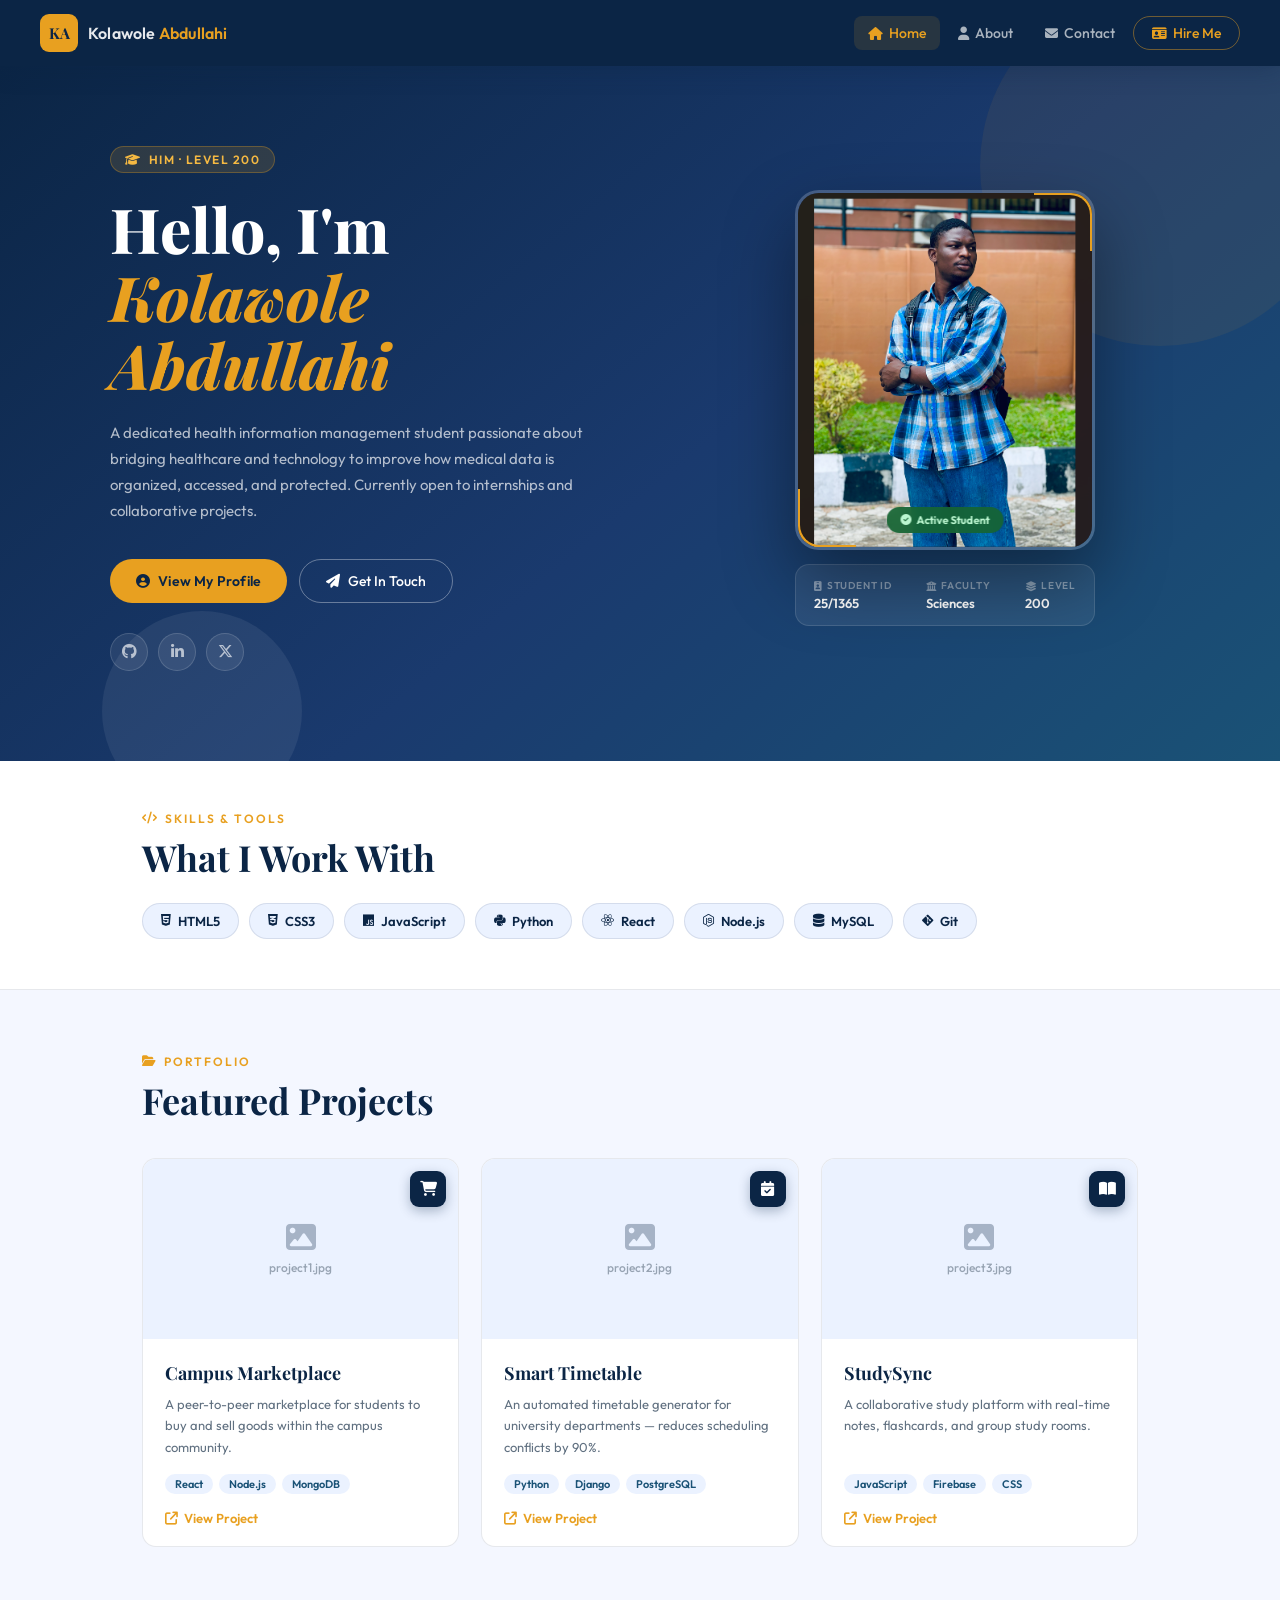
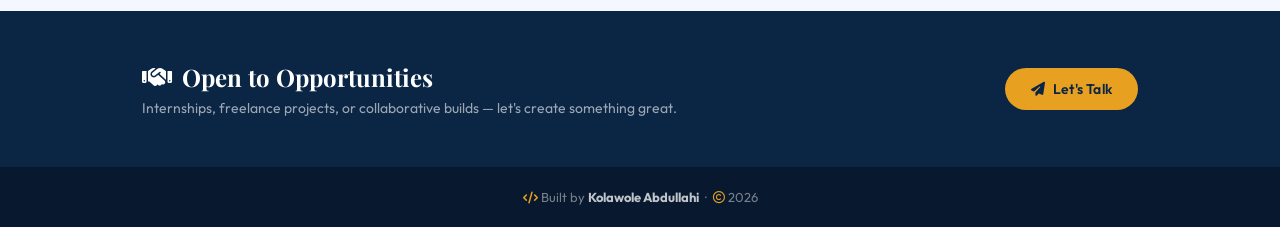
==== index.html @ b5faa494 "first commit" ====
<!DOCTYPE html>
<html lang="en">
<head>
  <meta charset="UTF-8" />
  <meta name="viewport" content="width=device-width, initial-scale=1.0"/>
  <title>Amara Okonkwo — Student Portfolio</title>
  <link rel="stylesheet" href="https://cdnjs.cloudflare.com/ajax/libs/font-awesome/6.5.0/css/all.min.css"/>
  <link href="https://fonts.googleapis.com/css2?family=Playfair+Display:wght@700;800&family=Outfit:wght@300;400;500;600&display=swap" rel="stylesheet"/>
  <link rel="stylesheet" href="style.css"/>
</head>
<body>
 
  <!-- NAV -->
  <nav class="navbar">
    <a href="index.html" class="logo">
      <div class="logo-mark">KA</div>
      <div class="logo-text">Kolawole  <span>Abdullahi</span></div>
    </a>
    <ul class="nav-links">
      <li><a href="index.html" class="active"><i class="fa-solid fa-house"></i> Home</a></li>
      <li><a href="about.html"><i class="fa-solid fa-user"></i> About</a></li>
      <li><a href="contact.html"><i class="fa-solid fa-envelope"></i> Contact</a></li>
      <li><a href="contact.html" class="nav-btn"><i class="fa-solid fa-id-card"></i> Hire Me</a></li>
    </ul>
    <button class="burger" id="burger" onclick="toggleNav()" aria-label="Menu">
      <span></span><span></span><span></span>
    </button>
  </nav>
 
  <!-- Mobile Menu -->
  <div class="mobile-nav" id="mobileNav">
    <a href="index.html" class="active"><i class="fa-solid fa-house"></i> Home</a>
    <a href="about.html"><i class="fa-solid fa-user"></i> About</a>
    <a href="contact.html"><i class="fa-solid fa-envelope"></i> Contact</a>
    <div class="mobile-divider"></div>
    <a href="contact.html" class="mobile-btn"><i class="fa-solid fa-id-card"></i> Hire Me</a>
  </div>
 
  <!-- HERO -->
  <section class="hero">
    <div class="hero-bg-shapes">
      <div class="shape shape-1"></div>
      <div class="shape shape-2"></div>
    </div>
    <div class="hero-inner">
      <div class="hero-content">
        <p class="hero-tag"><i class="fa-solid fa-graduation-cap"></i> HIM · Level 200</p>
        <h1>Hello, I'm <br><em>Kolawole Abdullahi</em></h1>
        <p class="hero-sub">A dedicated health information management student passionate about bridging healthcare and technology to improve how medical data is organized, accessed, and protected. Currently open to internships and collaborative projects.</p>
        <div class="hero-actions">
          <a href="about.html" class="btn-primary"><i class="fa-solid fa-user-circle"></i> View My Profile</a>
          <a href="contact.html" class="btn-ghost"><i class="fa-solid fa-paper-plane"></i> Get In Touch</a>
        </div>
        <div class="hero-socials">
          <a href="#" title="GitHub"><i class="fa-brands fa-github"></i></a>
          <a href="#" title="LinkedIn"><i class="fa-brands fa-linkedin-in"></i></a>
          <a href="#" title="Twitter"><i class="fa-brands fa-x-twitter"></i></a>
        </div>
      </div>
      <div class="hero-photo-wrap">
        <div class="hero-photo-frame">
          <!-- 
            ===== YOUR PROFILE PHOTO =====
            Replace "your-photo.jpg" with your actual image filename.
            Keep the image in the same folder as index.html.
            Recommended size: 400x500px or larger, portrait orientation.
          -->
          <img
            src="./image.png"
            alt="Amara Okonkwo"
            class="hero-photo"
            onerror="this.style.display='none'; this.nextElementSibling.style.display='flex';"
          />
          <!-- Placeholder shown when no photo is uploaded yet -->
          <div class="hero-photo-placeholder">
            <i class="fa-solid fa-camera"></i>
            <span>Add your photo here</span>
            <small>Replace <code>your-photo.jpg</code></small>
          </div>
          <div class="photo-badge">
            <i class="fa-solid fa-circle-check"></i> Active Student
          </div>
        </div>
 
        <!-- Student ID mini card below photo -->
        <div class="hero-id-mini">
          <div class="id-mini-left">
            <span class="id-mini-label"><i class="fa-solid fa-id-badge"></i> Student ID</span>
            <strong>25/1365</strong>
          </div>
          <div class="id-mini-right">
            <span class="id-mini-label"><i class="fa-solid fa-building-columns"></i> Faculty</span>
            <strong>Sciences</strong>
          </div>
          <div class="id-mini-right">
            <span class="id-mini-label"><i class="fa-solid fa-layer-group"></i> Level</span>
            <strong>200</strong>
          </div>
        </div>
      </div>
    </div>
  </section>
 
  <!-- SKILLS SNAPSHOT -->
  <section class="skills-section">
    <div class="container">
      <p class="section-tag"><i class="fa-solid fa-code"></i> Skills & Tools</p>
      <h2 class="section-title">What I Work With</h2>
      <div class="skills-grid">
        <div class="skill-chip"><i class="fa-brands fa-html5"></i> HTML5</div>
        <div class="skill-chip"><i class="fa-brands fa-css3-alt"></i> CSS3</div>
        <div class="skill-chip"><i class="fa-brands fa-js"></i> JavaScript</div>
        <div class="skill-chip"><i class="fa-brands fa-python"></i> Python</div>
        <div class="skill-chip"><i class="fa-brands fa-react"></i> React</div>
        <div class="skill-chip"><i class="fa-brands fa-node-js"></i> Node.js</div>
        <div class="skill-chip"><i class="fa-solid fa-database"></i> MySQL</div>
        <div class="skill-chip"><i class="fa-brands fa-git-alt"></i> Git</div>
      </div>
    </div>
  </section>
 
  <!-- PROJECTS -->
  <section class="projects-section">
    <div class="container">
      <p class="section-tag"><i class="fa-solid fa-folder-open"></i> Portfolio</p>
      <h2 class="section-title">Featured Projects</h2>
      <div class="projects-grid">
 
        <div class="project-card">
          <!-- 
            PROJECT SCREENSHOT: Replace "project1.jpg" with your screenshot.
            Recommended size: 600x360px (16:9 ratio)
          -->
          <div class="project-thumb">
            <img src="project1.jpg" alt="Campus Marketplace screenshot"
              onerror="this.style.display='none'; this.nextElementSibling.style.display='flex';" />
            <div class="project-thumb-placeholder">
              <i class="fa-solid fa-image"></i>
              <span>project1.jpg</span>
            </div>
            <div class="project-thumb-icon"><i class="fa-solid fa-cart-shopping"></i></div>
          </div>
          <div class="project-body">
            <h3>Campus Marketplace</h3>
            <p>A peer-to-peer marketplace for students to buy and sell goods within the campus community.</p>
            <div class="project-tags">
              <span>React</span><span>Node.js</span><span>MongoDB</span>
            </div>
            <a href="#" class="project-link"><i class="fa-solid fa-arrow-up-right-from-square"></i> View Project</a>
          </div>
        </div>
 
        <div class="project-card">
          <!-- Replace "project2.jpg" with your screenshot -->
          <div class="project-thumb">
            <img src="project2.jpg" alt="Smart Timetable screenshot"
              onerror="this.style.display='none'; this.nextElementSibling.style.display='flex';" />
            <div class="project-thumb-placeholder">
              <i class="fa-solid fa-image"></i>
              <span>project2.jpg</span>
            </div>
            <div class="project-thumb-icon"><i class="fa-solid fa-calendar-check"></i></div>
          </div>
          <div class="project-body">
            <h3>Smart Timetable</h3>
            <p>An automated timetable generator for university departments — reduces scheduling conflicts by 90%.</p>
            <div class="project-tags">
              <span>Python</span><span>Django</span><span>PostgreSQL</span>
            </div>
            <a href="#" class="project-link"><i class="fa-solid fa-arrow-up-right-from-square"></i> View Project</a>
          </div>
        </div>
 
        <div class="project-card">
          <!-- Replace "project3.jpg" with your screenshot -->
          <div class="project-thumb">
            <img src="project3.jpg" alt="StudySync screenshot"
              onerror="this.style.display='none'; this.nextElementSibling.style.display='flex';" />
            <div class="project-thumb-placeholder">
              <i class="fa-solid fa-image"></i>
              <span>project3.jpg</span>
            </div>
            <div class="project-thumb-icon"><i class="fa-solid fa-book-open"></i></div>
          </div>
          <div class="project-body">
            <h3>StudySync</h3>
            <p>A collaborative study platform with real-time notes, flashcards, and group study rooms.</p>
            <div class="project-tags">
              <span>JavaScript</span><span>Firebase</span><span>CSS</span>
            </div>
            <a href="#" class="project-link"><i class="fa-solid fa-arrow-up-right-from-square"></i> View Project</a>
          </div>
        </div>
 
      </div>
    </div>
  </section>
 
  <!-- CTA BANNER -->
  <section class="cta-banner">
    <div class="container cta-inner">
      <div>
        <h2><i class="fa-solid fa-handshake"></i> Open to Opportunities</h2>
        <p>Internships, freelance projects, or collaborative builds — let's create something great.</p>
      </div>
      <a href="contact.html" class="btn-primary"><i class="fa-solid fa-paper-plane"></i> Let's Talk</a>
    </div>
  </section>
 
  <footer class="footer">
    <p><i class="fa-solid fa-code"></i> Built by <strong>Kolawole Abdullahi</strong> &nbsp;·&nbsp; <i class="fa-regular fa-copyright"></i> 2026</p>
  </footer>
 
  <script src="nav.js"></script>
</body>
</html>
---- style.css ----
/* ═══════════════════════════════════════════
   STUDENT PORTFOLIO — SHARED STYLESHEET
   ═══════════════════════════════════════════ */
 
   @import url('https://fonts.googleapis.com/css2?family=Playfair+Display:wght@700;800&family=Outfit:wght@300;400;500;600&display=swap');
 
   *, *::before, *::after { margin: 0; padding: 0; box-sizing: border-box; }
    
   :root {
     --navy:       #0B2545;
     --blue:       #1A5276;
     --accent:     #E8A020;
     --accent-lt:  #f5b942;
     --light:      #EBF2FF;
     --white:      #ffffff;
     --bg:         #F4F7FF;
     --text:       #0D1B2A;
     --muted:      #607080;
     --border:     rgba(11,37,69,0.1);
     --nav-h:      66px;
     --radius:     14px;
     --shadow:     0 6px 28px rgba(11,37,69,0.1);
   }
    
   html { scroll-behavior: smooth; }
    
   body {
     font-family: 'Outfit', sans-serif;
     background: var(--bg);
     color: var(--text);
     min-height: 100vh;
   }
    
   a { text-decoration: none; color: inherit; }
    
   .container {
     max-width: 1060px;
     margin: 0 auto;
     padding: 0 2rem;
   }
    
   /* ─── NAVBAR ─── */
   .navbar {
     height: var(--nav-h);
     background: var(--navy);
     display: flex;
     align-items: center;
     justify-content: space-between;
     padding: 0 2.5rem;
     position: sticky;
     top: 0;
     z-index: 1000;
     box-shadow: 0 2px 24px rgba(11,37,69,0.35);
   }
    
   .logo {
     display: flex;
     align-items: center;
     gap: 10px;
   }
    
   .logo-mark {
     width: 38px;
     height: 38px;
     background: var(--accent);
     border-radius: 9px;
     display: flex;
     align-items: center;
     justify-content: center;
     font-family: 'Playfair Display', serif;
     font-weight: 700;
     font-size: 15px;
     color: var(--navy);
     flex-shrink: 0;
   }
    
   .logo-text {
     font-family: 'Outfit', sans-serif;
     font-weight: 600;
     font-size: 16px;
     color: rgba(255,255,255,0.9);
     letter-spacing: 0.2px;
   }
    
   .logo-text span {
     color: var(--accent);
   }
    
   .nav-links {
     display: flex;
     align-items: center;
     gap: 4px;
     list-style: none;
   }
    
   .nav-links a {
     font-size: 14px;
     font-weight: 500;
     color: rgba(255,255,255,0.65);
     padding: 8px 14px;
     border-radius: 8px;
     transition: all 0.2s;
     display: flex;
     align-items: center;
     gap: 6px;
   }
    
   .nav-links a i { font-size: 13px; }
    
   .nav-links a:hover {
     color: var(--white);
     background: rgba(255,255,255,0.08);
   }
    
   .nav-links a.active {
     color: var(--accent);
     background: rgba(232,160,32,0.12);
   }
    
   .nav-btn {
     border: 1px solid rgba(232,160,32,0.45) !important;
     color: var(--accent) !important;
     border-radius: 50px !important;
     padding: 7px 18px !important;
   }
    
   .nav-btn:hover {
     background: var(--accent) !important;
     color: var(--navy) !important;
     border-color: var(--accent) !important;
   }
    
   .active-btn {
     background: var(--accent) !important;
     color: var(--navy) !important;
     border-color: var(--accent) !important;
   }
    
   /* Hamburger */
   .burger {
     display: none;
     flex-direction: column;
     gap: 5px;
     background: none;
     border: none;
     cursor: pointer;
     padding: 8px;
     border-radius: 8px;
     transition: background 0.2s;
   }
    
   .burger:hover { background: rgba(255,255,255,0.08); }
    
   .burger span {
     display: block;
     width: 22px;
     height: 2px;
     background: var(--white);
     border-radius: 2px;
     transition: all 0.3s ease;
     transform-origin: center;
   }
    
   .burger.open span:nth-child(1) { transform: translateY(7px) rotate(45deg); }
   .burger.open span:nth-child(2) { opacity: 0; transform: scaleX(0); }
   .burger.open span:nth-child(3) { transform: translateY(-7px) rotate(-45deg); }
    
   /* Mobile Nav */
   .mobile-nav {
     display: none;
     flex-direction: column;
     gap: 4px;
     background: var(--navy);
     padding: 14px 1.5rem 24px;
     border-top: 1px solid rgba(255,255,255,0.07);
     position: fixed;
     top: var(--nav-h);
     left: 0; right: 0;
     z-index: 999;
     animation: slideDown 0.22s ease;
   }
    
   .mobile-nav.open { display: flex; }
    
   @keyframes slideDown {
     from { opacity: 0; transform: translateY(-6px); }
     to   { opacity: 1; transform: translateY(0); }
   }
    
   .mobile-nav a {
     font-size: 15px;
     font-weight: 500;
     color: rgba(255,255,255,0.72);
     padding: 13px 14px;
     border-radius: 10px;
     display: flex;
     align-items: center;
     gap: 10px;
     transition: all 0.2s;
   }
    
   .mobile-nav a:hover, .mobile-nav a.active {
     background: rgba(255,255,255,0.08);
     color: var(--white);
   }
    
   .mobile-nav a.active { color: var(--accent); }
    
   .mobile-divider {
     height: 1px;
     background: rgba(255,255,255,0.08);
     margin: 6px 0;
   }
    
   .mobile-btn {
     background: rgba(232,160,32,0.12) !important;
     border: 1px solid rgba(232,160,32,0.4) !important;
     color: var(--accent) !important;
     border-radius: 50px !important;
     justify-content: center !important;
   }
    
   /* ─── BUTTONS ─── */
   .btn-primary {
     display: inline-flex;
     align-items: center;
     gap: 8px;
     background: var(--accent);
     color: var(--navy);
     font-family: 'Outfit', sans-serif;
     font-size: 14px;
     font-weight: 600;
     padding: 12px 26px;
     border-radius: 50px;
     border: none;
     cursor: pointer;
     transition: all 0.2s;
     letter-spacing: 0.2px;
   }
    
   .btn-primary:hover {
     background: var(--accent-lt);
     transform: translateY(-2px);
     box-shadow: 0 8px 24px rgba(232,160,32,0.3);
   }
    
   .btn-ghost {
     display: inline-flex;
     align-items: center;
     gap: 8px;
     background: transparent;
     color: var(--white);
     font-family: 'Outfit', sans-serif;
     font-size: 14px;
     font-weight: 500;
     padding: 12px 26px;
     border-radius: 50px;
     border: 1px solid rgba(255,255,255,0.35);
     cursor: pointer;
     transition: all 0.2s;
   }
    
   .btn-ghost:hover {
     background: rgba(255,255,255,0.1);
     border-color: rgba(255,255,255,0.6);
   }
    
   /* ─── SECTION LABELS ─── */
   .section-tag {
     font-size: 12px;
     font-weight: 600;
     letter-spacing: 2px;
     text-transform: uppercase;
     color: var(--accent);
     display: flex;
     align-items: center;
     gap: 6px;
     margin-bottom: 10px;
   }
    
   .section-title {
     font-family: 'Playfair Display', serif;
     font-size: clamp(26px, 4vw, 36px);
     font-weight: 700;
     color: var(--navy);
     line-height: 1.2;
     margin-bottom: 12px;
   }
    
   /* ─── HOME: HERO ─── */
   .hero {
     background: linear-gradient(140deg, var(--navy) 0%, #1a3a6e 55%, #1A5276 100%);
     padding: 80px 2.5rem 90px;
     position: relative;
     overflow: hidden;
   }
    
   .hero-bg-shapes { position: absolute; inset: 0; pointer-events: none; }
    
   .shape {
     position: absolute;
     border-radius: 50%;
     opacity: 0.07;
     background: var(--accent);
   }
    
   .shape-1 { width: 360px; height: 360px; top: -80px; right: -60px; }
   .shape-2 { width: 200px; height: 200px; bottom: -50px; left: 8%; background: #fff; }
    
   .hero-inner {
     max-width: 1060px;
     margin: 0 auto;
     display: grid;
     grid-template-columns: 1.1fr 0.9fr;
     gap: 60px;
     align-items: center;
     position: relative;
     z-index: 1;
   }
    
   .hero-tag {
     display: inline-flex;
     align-items: center;
     gap: 7px;
     font-size: 12px;
     font-weight: 600;
     letter-spacing: 1.5px;
     text-transform: uppercase;
     color: var(--accent-lt);
     background: rgba(232,160,32,0.15);
     border: 1px solid rgba(232,160,32,0.3);
     padding: 5px 14px;
     border-radius: 50px;
     margin-bottom: 22px;
   }
    
   .hero-content h1 {
     font-family: 'Playfair Display', serif;
     font-size: clamp(38px, 5.5vw, 62px);
     font-weight: 800;
     color: var(--white);
     line-height: 1.1;
     margin-bottom: 20px;
   }
    
   .hero-content h1 em {
     font-style: italic;
     color: var(--accent);
   }
    
   .hero-sub {
     font-size: 15px;
     color: rgba(255,255,255,0.68);
     line-height: 1.75;
     max-width: 480px;
     margin-bottom: 34px;
   }
    
   .hero-actions {
     display: flex;
     gap: 12px;
     flex-wrap: wrap;
     margin-bottom: 30px;
   }
    
   .hero-socials {
     display: flex;
     gap: 10px;
   }
    
   .hero-socials a {
     width: 38px;
     height: 38px;
     border-radius: 50%;
     background: rgba(255,255,255,0.08);
     border: 1px solid rgba(255,255,255,0.15);
     display: flex;
     align-items: center;
     justify-content: center;
     color: rgba(255,255,255,0.65);
     font-size: 15px;
     transition: all 0.2s;
   }
    
   .hero-socials a:hover {
     background: var(--accent);
     color: var(--navy);
     border-color: var(--accent);
   }
    
   /* ─── HERO PHOTO ─── */
   .hero-photo-wrap {
     display: flex;
     flex-direction: column;
     gap: 14px;
     align-items: center;
   }
    
   .hero-photo-frame {
     position: relative;
     width: 300px;
     height: 360px;
     border-radius: 24px;
     overflow: hidden;
     box-shadow: 0 30px 70px rgba(0,0,0,0.4);
     border: 3px solid rgba(255,255,255,0.15);
     background: rgba(255,255,255,0.05);
     flex-shrink: 0;
   }
    
   /* Decorative corner accent */
   .hero-photo-frame::before {
     content: '';
     position: absolute;
     top: -2px; right: -2px;
     width: 60px; height: 60px;
     border-top: 4px solid var(--accent);
     border-right: 4px solid var(--accent);
     border-radius: 0 24px 0 0;
     z-index: 2;
     pointer-events: none;
   }
    
   .hero-photo-frame::after {
     content: '';
     position: absolute;
     bottom: -2px; left: -2px;
     width: 60px; height: 60px;
     border-bottom: 4px solid var(--accent);
     border-left: 4px solid var(--accent);
     border-radius: 0 0 0 24px;
     z-index: 2;
     pointer-events: none;
   }
    
   .hero-photo {
     width: 100%;
     height: 100%;
     object-fit: cover;
     object-position: top center;
     display: block;
   }
    
   /* Shown when photo is missing */
   .hero-photo-placeholder {
     display: none;
     flex-direction: column;
     align-items: center;
     justify-content: center;
     height: 100%;
     gap: 10px;
     color: rgba(255,255,255,0.5);
     text-align: center;
     padding: 20px;
   }
    
   .hero-photo-placeholder i {
     font-size: 40px;
     color: var(--accent);
     opacity: 0.7;
   }
    
   .hero-photo-placeholder span {
     font-size: 13px;
     font-weight: 500;
     color: rgba(255,255,255,0.65);
   }
    
   .hero-photo-placeholder small {
     font-size: 11px;
     color: rgba(255,255,255,0.38);
   }
    
   .hero-photo-placeholder code {
     background: rgba(255,255,255,0.1);
     padding: 2px 6px;
     border-radius: 4px;
     font-family: monospace;
     font-size: 11px;
     color: var(--accent-lt);
   }
    
   /* Badge overlaid on photo */
   .photo-badge {
     position: absolute;
     bottom: 14px;
     left: 50%;
     transform: translateX(-50%);
     background: rgba(22, 101, 52, 0.92);
     backdrop-filter: blur(6px);
     color: #bbf7d0;
     font-size: 11px;
     font-weight: 700;
     padding: 6px 14px;
     border-radius: 50px;
     white-space: nowrap;
     display: flex;
     align-items: center;
     gap: 5px;
     z-index: 3;
   }
    
   /* Mini ID info strip below photo */
   .hero-id-mini {
     background: rgba(255,255,255,0.08);
     border: 1px solid rgba(255,255,255,0.12);
     border-radius: 14px;
     padding: 14px 18px;
     display: flex;
     gap: 20px;
     width: 100%;
     max-width: 300px;
     justify-content: space-between;
   }
    
   .id-mini-left, .id-mini-right {
     display: flex;
     flex-direction: column;
     gap: 3px;
   }
    
   .id-mini-label {
     font-size: 10px;
     font-weight: 600;
     letter-spacing: 0.8px;
     text-transform: uppercase;
     color: rgba(255,255,255,0.45);
     display: flex;
     align-items: center;
     gap: 4px;
   }
    
   .hero-id-mini strong {
     font-size: 13px;
     font-weight: 600;
     color: var(--white);
   }
    
   /* ─── SKILLS SECTION ─── */
   .skills-section {
     background: var(--white);
     padding: 50px 0;
     border-bottom: 1px solid var(--border);
   }
    
   .skills-grid {
     display: flex;
     flex-wrap: wrap;
     gap: 10px;
     margin-top: 24px;
   }
    
   .skill-chip {
     display: inline-flex;
     align-items: center;
     gap: 7px;
     background: var(--light);
     color: var(--navy);
     font-size: 13px;
     font-weight: 600;
     padding: 9px 18px;
     border-radius: 50px;
     border: 1px solid rgba(11,37,69,0.1);
     transition: all 0.2s;
     cursor: default;
   }
    
   .skill-chip:hover {
     background: var(--navy);
     color: var(--white);
     border-color: var(--navy);
   }
    
   /* ─── PROJECTS ─── */
   .projects-section {
     padding: 64px 0;
   }
    
   .projects-grid {
     display: grid;
     grid-template-columns: repeat(auto-fit, minmax(280px, 1fr));
     gap: 22px;
     margin-top: 36px;
   }
    
   .project-card {
     background: var(--white);
     border-radius: var(--radius);
     border: 1px solid var(--border);
     overflow: hidden;
     transition: transform 0.2s, box-shadow 0.2s;
     display: flex;
     flex-direction: column;
   }
    
   .project-card:hover {
     transform: translateY(-4px);
     box-shadow: var(--shadow);
   }
    
   /* Project thumbnail */
   .project-thumb {
     position: relative;
     width: 100%;
     height: 180px;
     background: var(--light);
     overflow: hidden;
   }
    
   .project-thumb img {
     width: 100%;
     height: 100%;
     object-fit: cover;
     display: block;
     transition: transform 0.35s ease;
   }
    
   .project-card:hover .project-thumb img {
     transform: scale(1.04);
   }
    
   /* Shown when no screenshot provided */
   .project-thumb-placeholder {
     display: none;
     flex-direction: column;
     align-items: center;
     justify-content: center;
     height: 100%;
     gap: 8px;
     color: var(--muted);
     background: var(--light);
   }
    
   .project-thumb-placeholder i { font-size: 30px; color: var(--navy); opacity: 0.3; }
   .project-thumb-placeholder span { font-size: 12px; font-weight: 500; opacity: 0.6; }
    
   /* Category icon badge on thumbnail */
   .project-thumb-icon {
     position: absolute;
     top: 12px; right: 12px;
     width: 36px; height: 36px;
     background: var(--navy);
     color: var(--white);
     border-radius: 9px;
     display: flex;
     align-items: center;
     justify-content: center;
     font-size: 15px;
     box-shadow: 0 4px 12px rgba(11,37,69,0.3);
     z-index: 1;
   }
    
   .project-body {
     padding: 22px 22px 20px;
     flex: 1;
     display: flex;
     flex-direction: column;
   }
    
   .project-body h3 {
     font-family: 'Playfair Display', serif;
     font-size: 18px;
     font-weight: 700;
     color: var(--navy);
     margin-bottom: 9px;
   }
    
   .project-body p {
     font-size: 13px;
     color: var(--muted);
     line-height: 1.65;
     margin-bottom: 16px;
     flex: 1;
   }
    
   .project-tags {
     display: flex;
     flex-wrap: wrap;
     gap: 6px;
     margin-bottom: 16px;
   }
    
   .project-tags span {
     font-size: 11px;
     font-weight: 600;
     background: var(--light);
     color: var(--blue);
     padding: 3px 10px;
     border-radius: 50px;
   }
    
   .project-link {
     font-size: 13px;
     font-weight: 600;
     color: var(--accent);
     display: inline-flex;
     align-items: center;
     gap: 6px;
     transition: gap 0.2s;
   }
    
   .project-link:hover { gap: 10px; }
    
   /* ─── CTA BANNER ─── */
   .cta-banner {
     background: var(--navy);
     padding: 50px 2.5rem;
   }
    
   .cta-inner {
     display: flex;
     align-items: center;
     justify-content: space-between;
     gap: 24px;
     flex-wrap: wrap;
   }
    
   .cta-inner h2 {
     font-family: 'Playfair Display', serif;
     font-size: 24px;
     font-weight: 700;
     color: var(--white);
     margin-bottom: 6px;
     display: flex;
     align-items: center;
     gap: 10px;
   }
    
   .cta-inner p {
     font-size: 14px;
     color: rgba(255,255,255,0.6);
   }
    
   /* ─── PAGE HERO (About / Contact) ─── */
   .page-hero {
     background: var(--white);
     border-bottom: 1px solid var(--border);
     padding: 60px 2.5rem 50px;
   }
    
   .contact-hero {
     background: linear-gradient(140deg, var(--navy) 0%, #1a3a6e 100%);
     border: none;
   }
    
   .contact-hero .section-tag { color: var(--accent-lt); }
    
   .page-hero-title {
     font-family: 'Playfair Display', serif;
     font-size: clamp(32px, 5vw, 52px);
     font-weight: 800;
     color: var(--navy);
     line-height: 1.1;
     margin-bottom: 14px;
   }
    
   .contact-hero .page-hero-title { color: var(--white); }
    
   .page-hero-title em {
     font-style: italic;
     color: var(--accent);
   }
    
   .page-hero-sub {
     font-size: 15px;
     color: var(--muted);
     line-height: 1.7;
     max-width: 540px;
   }
    
   .contact-hero .page-hero-sub { color: rgba(255,255,255,0.65); }
    
   /* ─── ABOUT: PROFILE SECTION ─── */
   .profile-section {
     padding: 56px 2.5rem;
     max-width: 1060px;
     margin: 0 auto;
   }
    
   .profile-grid {
     display: grid;
     grid-template-columns: 300px 1fr;
     gap: 36px;
     align-items: start;
   }
    
   .profile-card {
     background: var(--white);
     border-radius: 18px;
     padding: 30px 24px;
     border: 1px solid var(--border);
     text-align: center;
     position: sticky;
     top: calc(var(--nav-h) + 20px);
   }
    
   .profile-avatar-wrap { position: relative; display: inline-block; margin-bottom: 16px; }
    
   .profile-avatar {
     width: 88px;
     height: 88px;
     border-radius: 50%;
     background: linear-gradient(135deg, var(--navy), #2563c4);
     display: flex;
     align-items: center;
     justify-content: center;
     font-family: 'Playfair Display', serif;
     font-weight: 700;
     font-size: 30px;
     color: var(--white);
     border: 4px solid var(--white);
     box-shadow: 0 6px 20px rgba(11,37,69,0.2);
     margin: 0 auto;
   }
    
   .status-dot {
     position: absolute;
     bottom: 0; right: -10px;
     background: #e6f9ef;
     color: #1a7f4f;
     font-size: 10px;
     font-weight: 700;
     padding: 3px 9px;
     border-radius: 50px;
     display: flex;
     align-items: center;
     gap: 4px;
     border: 2px solid var(--white);
     white-space: nowrap;
   }
    
   .profile-name {
     font-family: 'Playfair Display', serif;
     font-size: 20px;
     font-weight: 700;
     color: var(--navy);
     margin-bottom: 5px;
   }
    
   .profile-role {
     font-size: 13px;
     color: var(--muted);
     display: flex;
     align-items: center;
     justify-content: center;
     gap: 6px;
     margin-bottom: 20px;
   }
    
   .profile-details { text-align: left; border-top: 1px solid var(--border); padding-top: 18px; margin-bottom: 18px; }
    
   .detail-row {
     display: flex;
     justify-content: space-between;
     align-items: center;
     padding: 8px 0;
     border-bottom: 1px solid rgba(11,37,69,0.05);
     font-size: 13px;
     gap: 8px;
   }
    
   .detail-label {
     color: var(--muted);
     display: flex;
     align-items: center;
     gap: 6px;
     white-space: nowrap;
   }
    
   .detail-val { font-weight: 500; color: var(--navy); text-align: right; }
   .detail-val.cgpa { color: #1a7f4f; font-weight: 700; font-size: 14px; }
    
   .profile-socials {
     display: flex;
     justify-content: center;
     gap: 10px;
     margin-top: 4px;
   }
    
   .profile-socials a {
     width: 36px;
     height: 36px;
     border-radius: 50%;
     background: var(--light);
     display: flex;
     align-items: center;
     justify-content: center;
     color: var(--navy);
     font-size: 14px;
     transition: all 0.2s;
     border: 1px solid var(--border);
   }
    
   .profile-socials a:hover {
     background: var(--navy);
     color: var(--white);
   }
    
   /* Right column blocks */
   .bio-block, .skills-block, .edu-block, .achieve-block {
     background: var(--white);
     border-radius: var(--radius);
     padding: 28px 26px;
     border: 1px solid var(--border);
     margin-bottom: 22px;
   }
    
   .bio-block h3, .skills-block h3, .edu-block h3, .achieve-block h3 {
     font-family: 'Playfair Display', serif;
     font-size: 18px;
     font-weight: 700;
     color: var(--navy);
     margin-bottom: 16px;
     display: flex;
     align-items: center;
     gap: 8px;
   }
    
   .bio-block p {
     font-size: 14px;
     color: var(--muted);
     line-height: 1.75;
     margin-bottom: 12px;
   }
    
   .bio-block p:last-child { margin-bottom: 0; }
    
   /* Skill bars */
   .skill-bar-list { display: flex; flex-direction: column; gap: 14px; }
    
   .skill-bar-item {}
    
   .skill-bar-top {
     display: flex;
     justify-content: space-between;
     font-size: 13px;
     font-weight: 500;
     color: var(--navy);
     margin-bottom: 6px;
   }
    
   .skill-bar-top span {
     display: flex;
     align-items: center;
     gap: 7px;
   }
    
   .bar-track {
     height: 7px;
     background: var(--light);
     border-radius: 50px;
     overflow: hidden;
   }
    
   .bar-fill {
     height: 100%;
     background: linear-gradient(90deg, var(--navy), var(--blue));
     border-radius: 50px;
     transition: width 1s ease;
   }
    
   /* Timeline */
   .timeline { display: flex; flex-direction: column; gap: 0; }
    
   .tl-item {
     display: flex;
     gap: 16px;
     padding-bottom: 22px;
     position: relative;
   }
    
   .tl-item:last-child { padding-bottom: 0; }
    
   .tl-dot {
     width: 14px;
     height: 14px;
     background: var(--accent);
     border-radius: 50%;
     flex-shrink: 0;
     margin-top: 4px;
     border: 2px solid var(--white);
     box-shadow: 0 0 0 2px var(--accent);
     position: relative;
     z-index: 1;
   }
    
   .tl-item:not(:last-child)::after {
     content: '';
     position: absolute;
     left: 6px;
     top: 18px;
     bottom: 0;
     width: 2px;
     background: var(--border);
   }
    
   .tl-year {
     font-size: 11px;
     font-weight: 600;
     color: var(--accent);
     letter-spacing: 0.5px;
     display: flex;
     align-items: center;
     gap: 5px;
     margin-bottom: 4px;
   }
    
   .tl-body h4 {
     font-family: 'Playfair Display', serif;
     font-size: 15px;
     font-weight: 700;
     color: var(--navy);
     margin-bottom: 3px;
   }
    
   .tl-body p { font-size: 13px; color: var(--muted); }
    
   /* Achievements */
   .achieve-grid {
     display: grid;
     grid-template-columns: 1fr 1fr;
     gap: 14px;
   }
    
   .achieve-item {
     display: flex;
     gap: 12px;
     align-items: flex-start;
     padding: 14px;
     background: var(--bg);
     border-radius: 10px;
   }
    
   .achieve-item > i {
     font-size: 20px;
     color: var(--accent);
     flex-shrink: 0;
     margin-top: 2px;
   }
    
   .achieve-item h4 {
     font-size: 13px;
     font-weight: 600;
     color: var(--navy);
     margin-bottom: 3px;
     line-height: 1.3;
   }
    
   .achieve-item p { font-size: 12px; color: var(--muted); }
    
   /* Interests */
   .interests-section {
     background: var(--white);
     border-top: 1px solid var(--border);
     padding: 44px 2.5rem;
     max-width: 1060px;
     margin: 0 auto;
   }
    
   .interests-section h3 {
     font-family: 'Playfair Display', serif;
     font-size: 20px;
     font-weight: 700;
     color: var(--navy);
     margin-bottom: 20px;
     display: flex;
     align-items: center;
     gap: 8px;
   }
    
   .interests-grid {
     display: flex;
     flex-wrap: wrap;
     gap: 10px;
   }
    
   .interest-chip {
     display: inline-flex;
     align-items: center;
     gap: 7px;
     background: var(--light);
     color: var(--navy);
     font-size: 13px;
     font-weight: 500;
     padding: 9px 18px;
     border-radius: 50px;
     border: 1px solid var(--border);
     transition: all 0.2s;
     cursor: default;
   }
    
   .interest-chip:hover {
     background: var(--accent);
     color: var(--navy);
     border-color: var(--accent);
   }
    
   /* ─── CONTACT PAGE ─── */
   .contact-body {
     padding: 56px 2.5rem;
     max-width: 1060px;
     margin: 0 auto;
   }
    
   .contact-grid {
     display: grid;
     grid-template-columns: 300px 1fr;
     gap: 32px;
     align-items: start;
   }
    
   .info-card {
     background: var(--white);
     border-radius: var(--radius);
     padding: 26px 22px;
     border: 1px solid var(--border);
     margin-bottom: 18px;
   }
    
   .info-card h3 {
     font-family: 'Playfair Display', serif;
     font-size: 17px;
     font-weight: 700;
     color: var(--navy);
     margin-bottom: 18px;
     display: flex;
     align-items: center;
     gap: 8px;
   }
    
   .info-row {
     display: flex;
     gap: 14px;
     align-items: flex-start;
     margin-bottom: 16px;
   }
    
   .info-row:last-child { margin-bottom: 0; }
    
   .info-icon {
     width: 38px;
     height: 38px;
     background: var(--light);
     border-radius: 9px;
     display: flex;
     align-items: center;
     justify-content: center;
     color: var(--navy);
     font-size: 15px;
     flex-shrink: 0;
   }
    
   .info-label {
     font-size: 11px;
     font-weight: 600;
     color: var(--muted);
     text-transform: uppercase;
     letter-spacing: 0.5px;
     margin-bottom: 3px;
   }
    
   .info-val {
     font-size: 13px;
     font-weight: 500;
     color: var(--navy);
     line-height: 1.4;
   }
    
   /* Social links */
   .social-link-list { display: flex; flex-direction: column; gap: 10px; }
    
   .social-link-row {
     display: flex;
     align-items: center;
     gap: 12px;
     padding: 10px;
     border-radius: 10px;
     transition: background 0.2s;
   }
    
   .social-link-row:hover { background: var(--bg); }
    
   .social-icon {
     width: 36px;
     height: 36px;
     border-radius: 9px;
     display: flex;
     align-items: center;
     justify-content: center;
     font-size: 15px;
     color: var(--white);
     flex-shrink: 0;
   }
    
   .social-icon.github  { background: #1a1a1a; }
   .social-icon.linkedin { background: #0A66C2; }
   .social-icon.twitter { background: #000; }
    
   .arrow-ext { margin-left: auto; font-size: 11px; color: var(--muted); }
    
   /* Availability card */
   .availability-card { position: relative; overflow: hidden; }
    
   .avail-dot {
     position: absolute;
     top: 18px; right: 18px;
     width: 10px; height: 10px;
     background: #22c55e;
     border-radius: 50%;
     animation: pulse 2s infinite;
   }
    
   @keyframes pulse {
     0%, 100% { box-shadow: 0 0 0 0 rgba(34,197,94,0.4); }
     50%       { box-shadow: 0 0 0 6px rgba(34,197,94,0); }
   }
    
   .availability-card h4 {
     font-size: 14px;
     font-weight: 600;
     color: var(--navy);
     display: flex;
     align-items: center;
     gap: 7px;
     color: #1a7f4f;
     margin-bottom: 8px;
   }
    
   .availability-card p {
     font-size: 13px;
     color: var(--muted);
     line-height: 1.6;
   }
    
   /* Contact Form */
   .form-card {
     background: var(--white);
     border-radius: 20px;
     padding: 36px 32px;
     border: 1px solid var(--border);
   }
    
   .form-card h3 {
     font-family: 'Playfair Display', serif;
     font-size: 22px;
     font-weight: 700;
     color: var(--navy);
     margin-bottom: 6px;
     display: flex;
     align-items: center;
     gap: 9px;
   }
    
   .form-subtext {
     font-size: 14px;
     color: var(--muted);
     margin-bottom: 24px;
   }
    
   .form-row-2 {
     display: grid;
     grid-template-columns: 1fr 1fr;
     gap: 14px;
   }
    
   .field-group {
     margin-bottom: 18px;
   }
    
   .field-group label {
     display: flex;
     align-items: center;
     gap: 6px;
     font-size: 12px;
     font-weight: 600;
     color: var(--navy);
     letter-spacing: 0.5px;
     text-transform: uppercase;
     margin-bottom: 8px;
   }
    
   .field-group input,
   .field-group select,
   .field-group textarea {
     width: 100%;
     padding: 12px 14px;
     border: 1px solid rgba(11,37,69,0.15);
     border-radius: 10px;
     font-family: 'Outfit', sans-serif;
     font-size: 14px;
     color: var(--text);
     background: #f8faff;
     outline: none;
     transition: border-color 0.2s, box-shadow 0.2s;
     appearance: none;
   }
    
   .field-group input:focus,
   .field-group select:focus,
   .field-group textarea:focus {
     border-color: var(--blue);
     box-shadow: 0 0 0 3px rgba(26,82,118,0.1);
     background: var(--white);
   }
    
   .field-group textarea { resize: vertical; min-height: 120px; }
    
   .form-submit {
     width: 100%;
     padding: 14px;
     background: var(--navy);
     color: var(--white);
     font-family: 'Outfit', sans-serif;
     font-size: 15px;
     font-weight: 600;
     border: none;
     border-radius: 50px;
     cursor: pointer;
     transition: all 0.2s;
     display: flex;
     align-items: center;
     justify-content: center;
     gap: 8px;
     letter-spacing: 0.3px;
   }
    
   .form-submit:hover {
     background: var(--blue);
     transform: translateY(-2px);
     box-shadow: 0 8px 24px rgba(11,37,69,0.25);
   }
    
   /* Form success */
   .form-success {
     display: none;
     flex-direction: column;
     align-items: center;
     text-align: center;
     padding: 40px 20px;
   }
    
   .success-icon {
     font-size: 52px;
     color: #22c55e;
     margin-bottom: 16px;
   }
    
   .form-success h4 {
     font-family: 'Playfair Display', serif;
     font-size: 22px;
     font-weight: 700;
     color: var(--navy);
     margin-bottom: 8px;
   }
    
   .form-success p { font-size: 14px; color: var(--muted); }
    
   .form-success .btn-ghost {
     color: var(--navy);
     border-color: var(--border);
   }
    
   /* CV Banner */
   .cv-banner {
     background: linear-gradient(140deg, var(--navy) 0%, #1a3a6e 100%);
     padding: 50px 2.5rem;
   }
    
   /* ─── FOOTER ─── */
   .footer {
     background: #07182f;
     color: rgba(255,255,255,0.45);
     text-align: center;
     padding: 22px 2rem;
     font-size: 13px;
     display: flex;
     align-items: center;
     justify-content: center;
     gap: 6px;
   }
    
   .footer strong { color: rgba(255,255,255,0.75); }
   .footer i { color: var(--accent); font-size: 12px; }
    
   /* ─── RESPONSIVE ─── */
   @media (max-width: 820px) {
     .hero-inner { grid-template-columns: 1fr; gap: 40px; }
     .hero-photo-wrap { align-items: center; }
     .hero-photo-frame { width: 260px; height: 310px; margin: 0 auto; }
     .profile-grid { grid-template-columns: 1fr; }
     .profile-card { position: static; }
     .contact-grid { grid-template-columns: 1fr; }
     .achieve-grid { grid-template-columns: 1fr; }
   }
    
   @media (max-width: 768px) {
     .nav-links { display: none; }
     .burger { display: flex; }
     .navbar { padding: 0 1.5rem; }
     .hero { padding: 52px 1.5rem 64px; }
     .page-hero { padding: 44px 1.5rem 38px; }
     .profile-section { padding: 36px 1.2rem; }
     .contact-body { padding: 36px 1.2rem; }
     .cta-banner { padding: 38px 1.5rem; }
     .cta-inner { flex-direction: column; align-items: flex-start; }
     .form-row-2 { grid-template-columns: 1fr; }
     .form-card { padding: 24px 18px; }
   }
    
   @media (max-width: 480px) {
     .hero-actions { flex-direction: column; }
     .btn-primary, .btn-ghost { width: 100%; justify-content: center; }
     .skills-grid { gap: 7px; }
   }
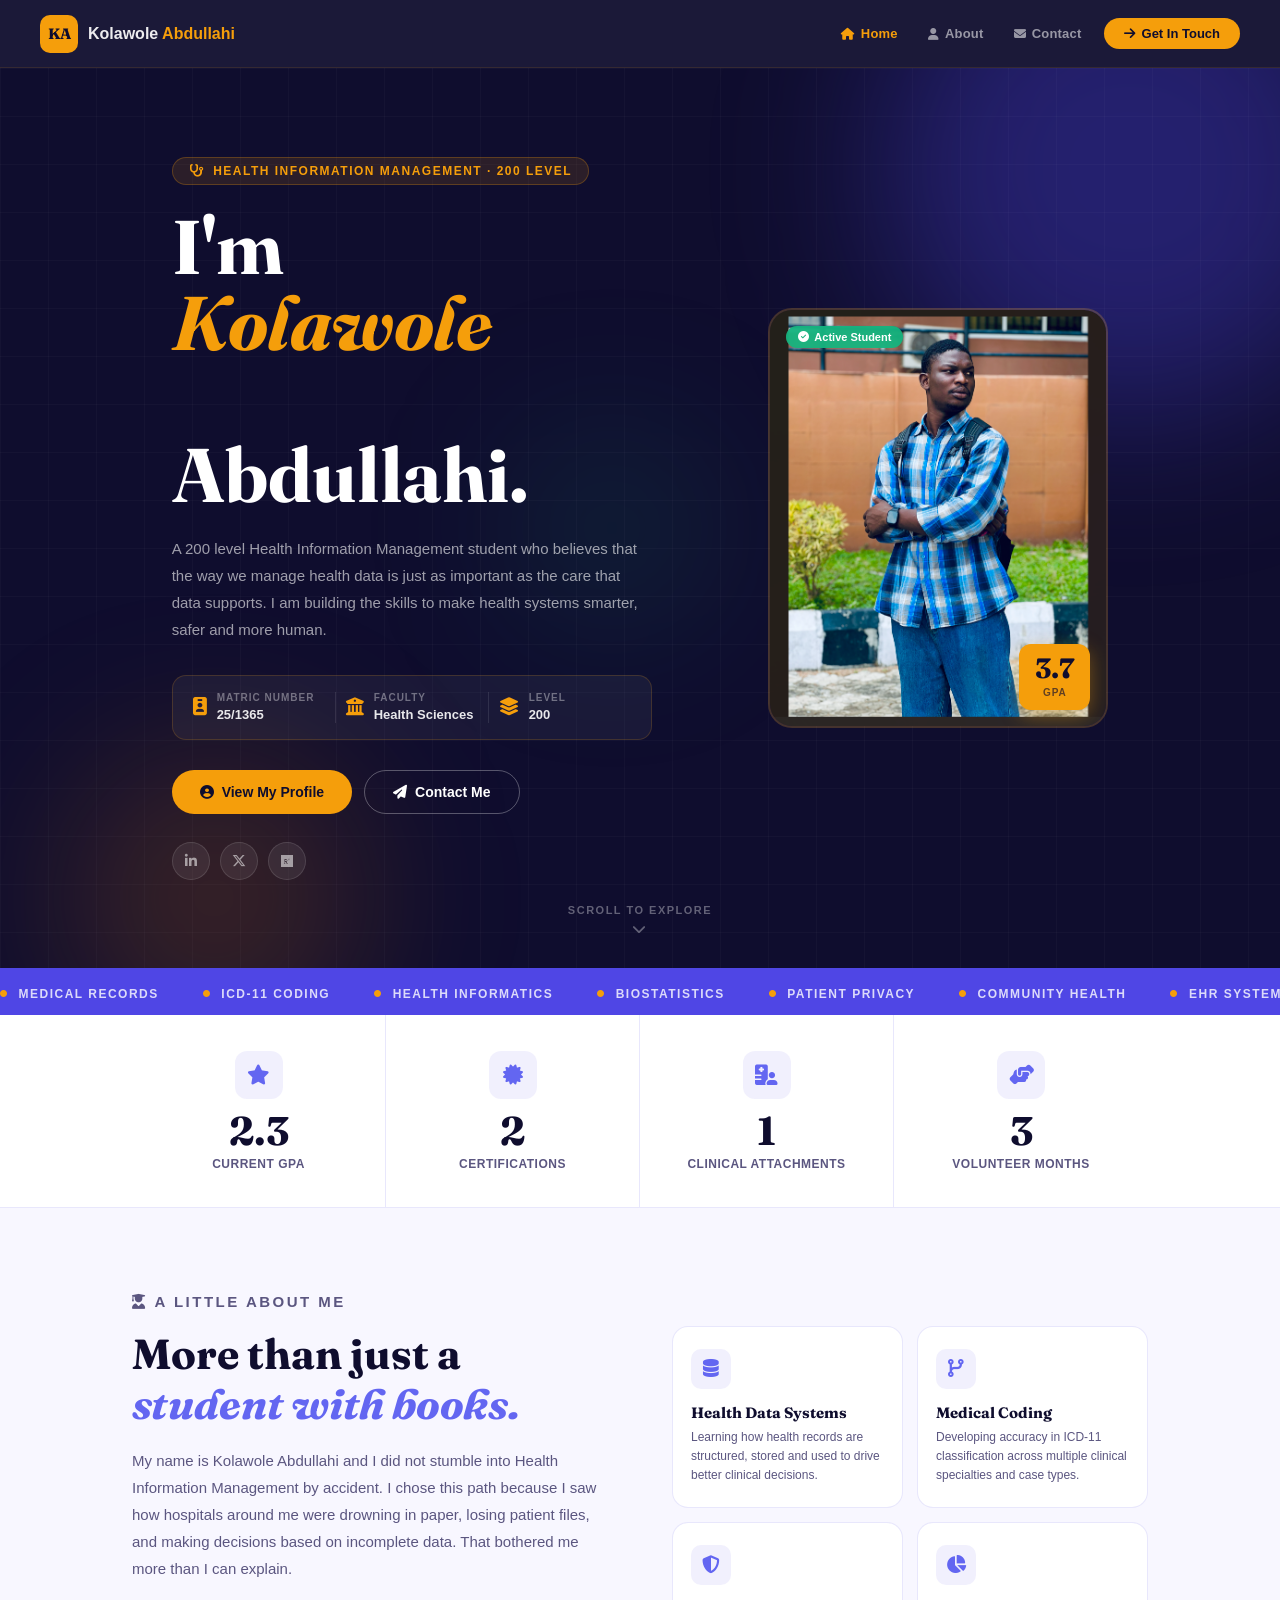
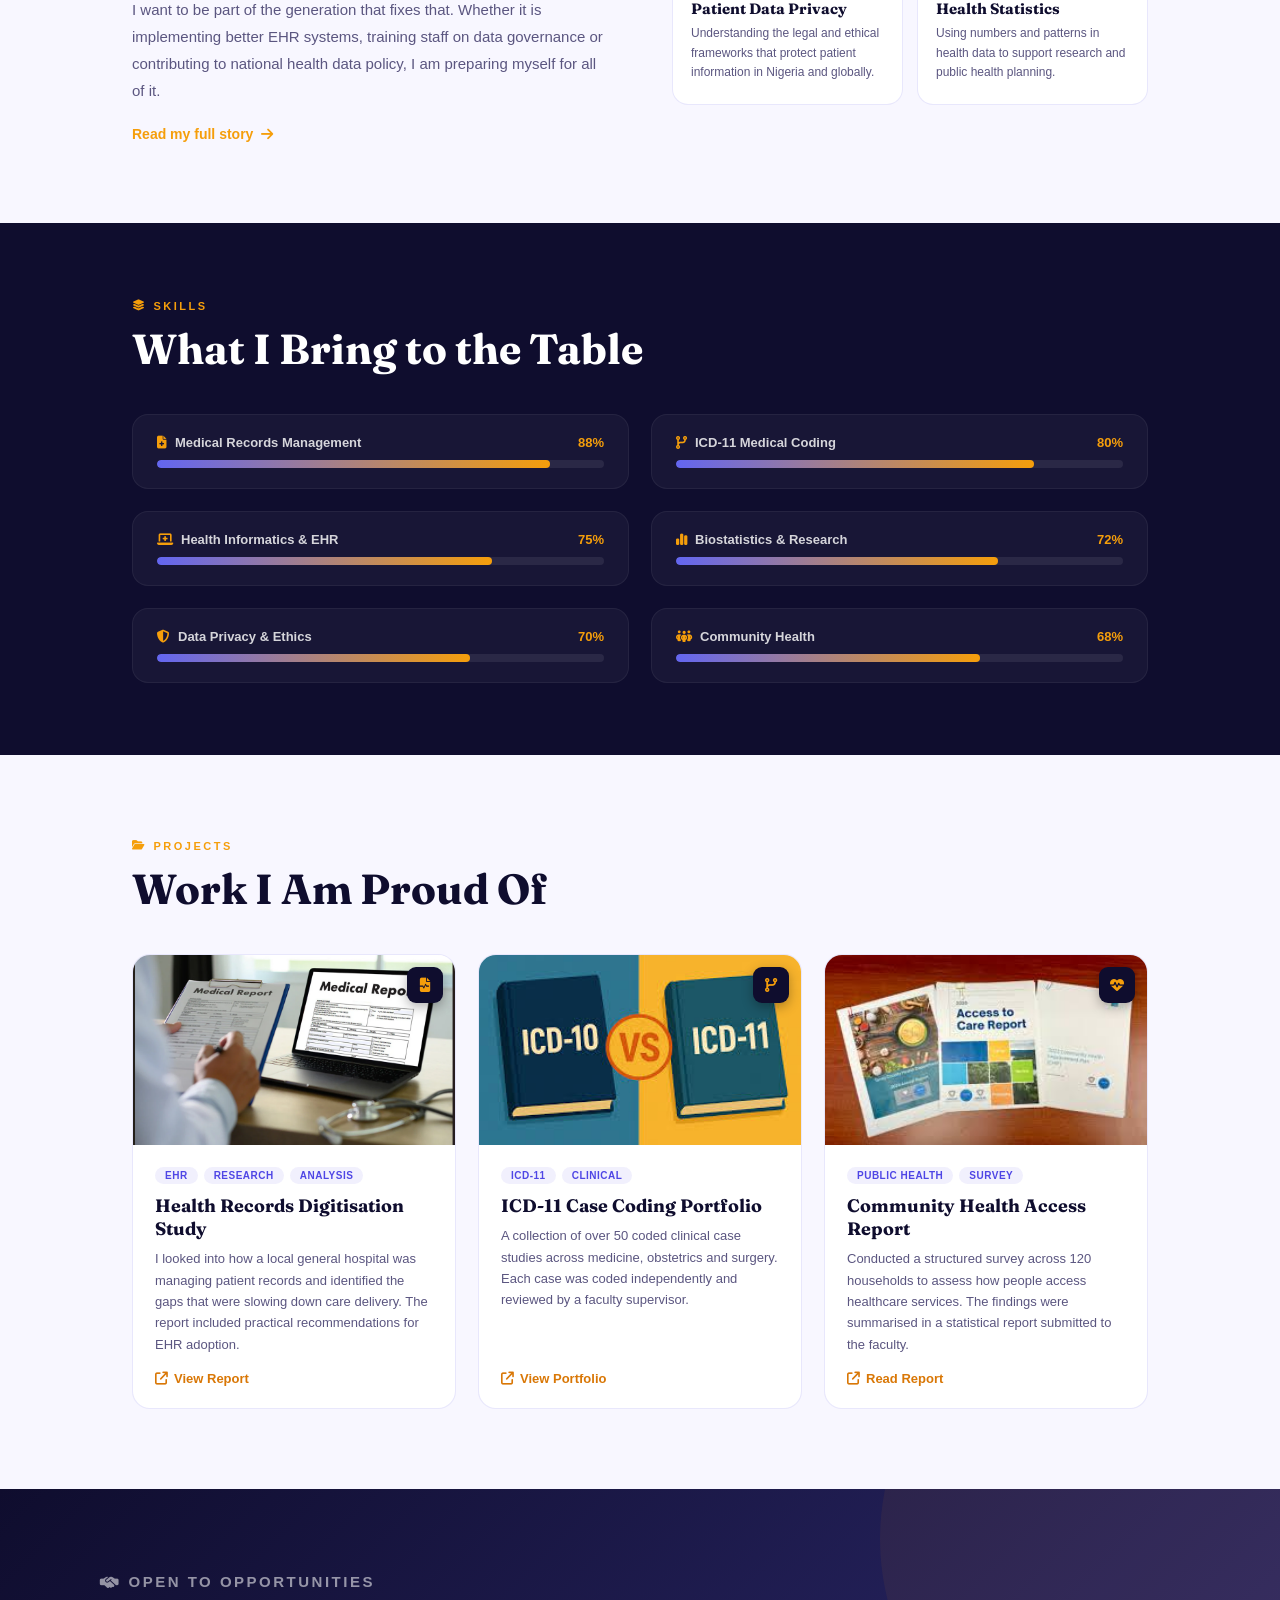
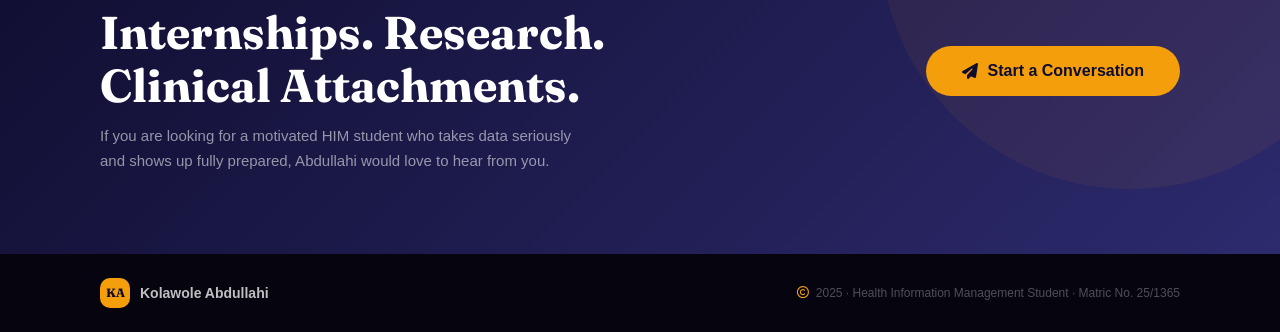
==== commit 3fd280ec: "redo" ====
--- a/index.html
+++ b/index.html
@@ -1,216 +1,373 @@
 <!DOCTYPE html>
 <html lang="en">
 <head>
-  <meta charset="UTF-8" />
+  <meta charset="UTF-8"/>
   <meta name="viewport" content="width=device-width, initial-scale=1.0"/>
-  <title>Amara Okonkwo — Student Portfolio</title>
+  <title>Kolawole Abdullahi — Health Information Management</title>
   <link rel="stylesheet" href="https://cdnjs.cloudflare.com/ajax/libs/font-awesome/6.5.0/css/all.min.css"/>
-  <link href="https://fonts.googleapis.com/css2?family=Playfair+Display:wght@700;800&family=Outfit:wght@300;400;500;600&display=swap" rel="stylesheet"/>
+  <link href="https://fonts.googleapis.com/css2?family=Fraunces:ital,wght@0,300;0,700;0,900;1,700&family=Satoshi:wght@300;400;500;700&display=swap" rel="stylesheet"/>
   <link rel="stylesheet" href="style.css"/>
 </head>
 <body>
  
-  <!-- NAV -->
-  <nav class="navbar">
+  <!-- LOADER -->
+  <div class="page-loader" id="loader">
+    <div class="loader-ring"></div>
+    <p class="loader-text">Loading<span class="dots"></span></p>
+  </div>
+ 
+  <!-- NAVBAR -->
+  <nav class="navbar" id="navbar">
     <a href="index.html" class="logo">
-      <div class="logo-mark">KA</div>
-      <div class="logo-text">Kolawole  <span>Abdullahi</span></div>
+      <div class="logo-icon">KA</div>
+      <div class="logo-name">Kolawole <span>Abdullahi</span></div>
     </a>
-    <ul class="nav-links">
-      <li><a href="index.html" class="active"><i class="fa-solid fa-house"></i> Home</a></li>
-      <li><a href="about.html"><i class="fa-solid fa-user"></i> About</a></li>
-      <li><a href="contact.html"><i class="fa-solid fa-envelope"></i> Contact</a></li>
-      <li><a href="contact.html" class="nav-btn"><i class="fa-solid fa-id-card"></i> Hire Me</a></li>
+    <ul class="nav-menu">
+      <li><a href="index.html" class="nav-link active"><i class="fa-solid fa-house"></i> Home</a></li>
+      <li><a href="about.html" class="nav-link"><i class="fa-solid fa-user"></i> About</a></li>
+      <li><a href="contact.html" class="nav-link"><i class="fa-solid fa-envelope"></i> Contact</a></li>
+      <li><a href="contact.html" class="nav-cta"><i class="fa-solid fa-arrow-right"></i> Get In Touch</a></li>
     </ul>
-    <button class="burger" id="burger" onclick="toggleNav()" aria-label="Menu">
+    <button class="burger" id="burger" onclick="toggleNav()">
       <span></span><span></span><span></span>
     </button>
   </nav>
  
-  <!-- Mobile Menu -->
-  <div class="mobile-nav" id="mobileNav">
+  <div class="mob-nav" id="mobNav">
     <a href="index.html" class="active"><i class="fa-solid fa-house"></i> Home</a>
     <a href="about.html"><i class="fa-solid fa-user"></i> About</a>
     <a href="contact.html"><i class="fa-solid fa-envelope"></i> Contact</a>
-    <div class="mobile-divider"></div>
-    <a href="contact.html" class="mobile-btn"><i class="fa-solid fa-id-card"></i> Hire Me</a>
+    <div class="mob-sep"></div>
+    <a href="contact.html" class="mob-cta"><i class="fa-solid fa-arrow-right"></i> Get In Touch</a>
   </div>
  
   <!-- HERO -->
   <section class="hero">
-    <div class="hero-bg-shapes">
-      <div class="shape shape-1"></div>
-      <div class="shape shape-2"></div>
-    </div>
-    <div class="hero-inner">
-      <div class="hero-content">
-        <p class="hero-tag"><i class="fa-solid fa-graduation-cap"></i> HIM · Level 200</p>
-        <h1>Hello, I'm <br><em>Kolawole Abdullahi</em></h1>
-        <p class="hero-sub">A dedicated health information management student passionate about bridging healthcare and technology to improve how medical data is organized, accessed, and protected. Currently open to internships and collaborative projects.</p>
-        <div class="hero-actions">
-          <a href="about.html" class="btn-primary"><i class="fa-solid fa-user-circle"></i> View My Profile</a>
-          <a href="contact.html" class="btn-ghost"><i class="fa-solid fa-paper-plane"></i> Get In Touch</a>
-        </div>
-        <div class="hero-socials">
-          <a href="#" title="GitHub"><i class="fa-brands fa-github"></i></a>
+    <div class="hero-bg">
+      <div class="orb orb1"></div>
+      <div class="orb orb2"></div>
+      <div class="orb orb3"></div>
+      <div class="hero-grid-overlay"></div>
+    </div>
+ 
+    <div class="hero-container">
+      <div class="hero-content reveal-left">
+        <div class="hero-badge">
+          <i class="fa-solid fa-stethoscope"></i>
+          Health Information Management · 200 Level
+        </div>
+        <h1 class="hero-heading">
+          I'm <em>Kolawole</em><br>Abdullahi.
+        </h1>
+        <p class="hero-tagline">
+          A 200 level Health Information Management student who believes that the way we manage health data is just as important as the care that data supports. I am building the skills to make health systems smarter, safer and more human.
+        </p>
+ 
+        <div class="id-ribbon reveal-up" style="animation-delay:0.4s">
+          <div class="id-cell">
+            <i class="fa-solid fa-id-badge"></i>
+            <div>
+              <small>Matric Number</small>
+              <strong>25/1365</strong>
+            </div>
+          </div>
+          <div class="id-divider"></div>
+          <div class="id-cell">
+            <i class="fa-solid fa-building-columns"></i>
+            <div>
+              <small>Faculty</small>
+              <strong>Health Sciences</strong>
+            </div>
+          </div>
+          <div class="id-divider"></div>
+          <div class="id-cell">
+            <i class="fa-solid fa-layer-group"></i>
+            <div>
+              <small>Level</small>
+              <strong>200</strong>
+            </div>
+          </div>
+        </div>
+ 
+        <div class="hero-actions reveal-up" style="animation-delay:0.6s">
+          <a href="about.html" class="btn-primary">
+            <i class="fa-solid fa-user-circle"></i> View My Profile
+          </a>
+          <a href="contact.html" class="btn-ghost">
+            <i class="fa-solid fa-paper-plane"></i> Contact Me
+          </a>
+        </div>
+ 
+        <div class="hero-socials reveal-up" style="animation-delay:0.8s">
           <a href="#" title="LinkedIn"><i class="fa-brands fa-linkedin-in"></i></a>
           <a href="#" title="Twitter"><i class="fa-brands fa-x-twitter"></i></a>
-        </div>
-      </div>
-      <div class="hero-photo-wrap">
-        <div class="hero-photo-frame">
-          <!-- 
-            ===== YOUR PROFILE PHOTO =====
-            Replace "your-photo.jpg" with your actual image filename.
-            Keep the image in the same folder as index.html.
-            Recommended size: 400x500px or larger, portrait orientation.
+          <a href="#" title="ResearchGate"><i class="fa-brands fa-researchgate"></i></a>
+        </div>
+      </div>
+ 
+      <div class="hero-photo-col reveal-right">
+        <div class="photo-frame">
+          <div class="photo-frame-glow"></div>
+          <!--
+            YOUR PHOTO HERE
+            Save as "abdullahi-photo.jpg" in this folder.
+            Best: 400x500px portrait.
           -->
           <img
             src="./image.png"
-            alt="Amara Okonkwo"
-            class="hero-photo"
-            onerror="this.style.display='none'; this.nextElementSibling.style.display='flex';"
+            alt="Kolawole Abdullahi"
+            class="hero-img"
+            onerror="this.style.display='none';this.nextElementSibling.style.display='flex';"
           />
-          <!-- Placeholder shown when no photo is uploaded yet -->
-          <div class="hero-photo-placeholder">
+          <div class="photo-placeholder">
             <i class="fa-solid fa-camera"></i>
-            <span>Add your photo here</span>
-            <small>Replace <code>your-photo.jpg</code></small>
-          </div>
-          <div class="photo-badge">
+            <span>Your Photo Here</span>
+            <code>abdullahi-photo.jpg</code>
+          </div>
+          <div class="photo-badge-top">
             <i class="fa-solid fa-circle-check"></i> Active Student
           </div>
-        </div>
- 
-        <!-- Student ID mini card below photo -->
-        <div class="hero-id-mini">
-          <div class="id-mini-left">
-            <span class="id-mini-label"><i class="fa-solid fa-id-badge"></i> Student ID</span>
-            <strong>25/1365</strong>
-          </div>
-          <div class="id-mini-right">
-            <span class="id-mini-label"><i class="fa-solid fa-building-columns"></i> Faculty</span>
-            <strong>Sciences</strong>
-          </div>
-          <div class="id-mini-right">
-            <span class="id-mini-label"><i class="fa-solid fa-layer-group"></i> Level</span>
-            <strong>200</strong>
-          </div>
-        </div>
-      </div>
-    </div>
-  </section>
- 
-  <!-- SKILLS SNAPSHOT -->
+          <div class="photo-badge-bot">
+            <span class="gpa-num">3.7</span>
+            <span class="gpa-label">GPA</span>
+          </div>
+        </div>
+      </div>
+    </div>
+ 
+    <div class="scroll-hint">
+      <span>Scroll to explore</span>
+      <i class="fa-solid fa-chevron-down"></i>
+    </div>
+  </section>
+ 
+  <!-- TICKER -->
+  <div class="ticker">
+    <div class="ticker-inner">
+      <span><i class="fa-solid fa-circle"></i> Medical Records</span>
+      <span><i class="fa-solid fa-circle"></i> ICD-11 Coding</span>
+      <span><i class="fa-solid fa-circle"></i> Health Informatics</span>
+      <span><i class="fa-solid fa-circle"></i> Biostatistics</span>
+      <span><i class="fa-solid fa-circle"></i> Patient Privacy</span>
+      <span><i class="fa-solid fa-circle"></i> Community Health</span>
+      <span><i class="fa-solid fa-circle"></i> EHR Systems</span>
+      <span><i class="fa-solid fa-circle"></i> Clinical Research</span>
+      <span><i class="fa-solid fa-circle"></i> Medical Records</span>
+      <span><i class="fa-solid fa-circle"></i> ICD-11 Coding</span>
+      <span><i class="fa-solid fa-circle"></i> Health Informatics</span>
+      <span><i class="fa-solid fa-circle"></i> Biostatistics</span>
+      <span><i class="fa-solid fa-circle"></i> Patient Privacy</span>
+      <span><i class="fa-solid fa-circle"></i> Community Health</span>
+      <span><i class="fa-solid fa-circle"></i> EHR Systems</span>
+      <span><i class="fa-solid fa-circle"></i> Clinical Research</span>
+    </div>
+  </div>
+ 
+  <!-- STATS -->
+  <section class="stats-section">
+    <div class="main-container">
+      <div class="stats-row">
+        <div class="stat-box scroll-reveal">
+          <div class="stat-icon"><i class="fa-solid fa-star"></i></div>
+          <div class="stat-num" data-count="37" data-decimal="true">0</div>
+          <p>Current GPA</p>
+        </div>
+        <div class="stat-box scroll-reveal" style="transition-delay:0.1s">
+          <div class="stat-icon"><i class="fa-solid fa-certificate"></i></div>
+          <div class="stat-num" data-count="4">0</div>
+          <p>Certifications</p>
+        </div>
+        <div class="stat-box scroll-reveal" style="transition-delay:0.2s">
+          <div class="stat-icon"><i class="fa-solid fa-hospital-user"></i></div>
+          <div class="stat-num" data-count="2">0</div>
+          <p>Clinical Attachments</p>
+        </div>
+        <div class="stat-box scroll-reveal" style="transition-delay:0.3s">
+          <div class="stat-icon"><i class="fa-solid fa-hands-helping"></i></div>
+          <div class="stat-num" data-count="6">0</div>
+          <p>Volunteer Months</p>
+        </div>
+      </div>
+    </div>
+  </section>
+ 
+  <!-- ABOUT TEASER -->
+  <section class="teaser-section">
+    <div class="main-container teaser-grid">
+      <div class="teaser-left scroll-reveal">
+        <p class="section-label"><i class="fa-solid fa-user-graduate"></i> A Little About Me</p>
+        <h2>More than just a<br><em>student with books.</em></h2>
+        <p>My name is Kolawole Abdullahi and I did not stumble into Health Information Management by accident. I chose this path because I saw how hospitals around me were drowning in paper, losing patient files, and making decisions based on incomplete data. That bothered me more than I can explain.</p>
+        <p>I want to be part of the generation that fixes that. Whether it is implementing better EHR systems, training staff on data governance or contributing to national health data policy, I am preparing myself for all of it.</p>
+        <a href="about.html" class="read-more-link">
+          <span>Read my full story</span>
+          <i class="fa-solid fa-arrow-right"></i>
+        </a>
+      </div>
+      <div class="teaser-right scroll-reveal" style="transition-delay:0.15s">
+        <div class="focus-cards">
+          <div class="focus-card">
+            <div class="fc-icon"><i class="fa-solid fa-database"></i></div>
+            <h4>Health Data Systems</h4>
+            <p>Learning how health records are structured, stored and used to drive better clinical decisions.</p>
+          </div>
+          <div class="focus-card">
+            <div class="fc-icon"><i class="fa-solid fa-code-branch"></i></div>
+            <h4>Medical Coding</h4>
+            <p>Developing accuracy in ICD-11 classification across multiple clinical specialties and case types.</p>
+          </div>
+          <div class="focus-card">
+            <div class="fc-icon"><i class="fa-solid fa-shield-halved"></i></div>
+            <h4>Patient Data Privacy</h4>
+            <p>Understanding the legal and ethical frameworks that protect patient information in Nigeria and globally.</p>
+          </div>
+          <div class="focus-card">
+            <div class="fc-icon"><i class="fa-solid fa-chart-pie"></i></div>
+            <h4>Health Statistics</h4>
+            <p>Using numbers and patterns in health data to support research and public health planning.</p>
+          </div>
+        </div>
+      </div>
+    </div>
+  </section>
+ 
+  <!-- SKILLS -->
   <section class="skills-section">
-    <div class="container">
-      <p class="section-tag"><i class="fa-solid fa-code"></i> Skills & Tools</p>
-      <h2 class="section-title">What I Work With</h2>
+    <div class="main-container">
+      <p class="section-label scroll-reveal"><i class="fa-solid fa-layer-group"></i> Skills</p>
+      <h2 class="section-h2 scroll-reveal">What I Bring to the Table</h2>
       <div class="skills-grid">
-        <div class="skill-chip"><i class="fa-brands fa-html5"></i> HTML5</div>
-        <div class="skill-chip"><i class="fa-brands fa-css3-alt"></i> CSS3</div>
-        <div class="skill-chip"><i class="fa-brands fa-js"></i> JavaScript</div>
-        <div class="skill-chip"><i class="fa-brands fa-python"></i> Python</div>
-        <div class="skill-chip"><i class="fa-brands fa-react"></i> React</div>
-        <div class="skill-chip"><i class="fa-brands fa-node-js"></i> Node.js</div>
-        <div class="skill-chip"><i class="fa-solid fa-database"></i> MySQL</div>
-        <div class="skill-chip"><i class="fa-brands fa-git-alt"></i> Git</div>
+        <div class="skill-item scroll-reveal">
+          <div class="skill-top">
+            <span><i class="fa-solid fa-file-medical"></i> Medical Records Management</span>
+            <span class="skill-pct">88%</span>
+          </div>
+          <div class="skill-track"><div class="skill-bar" data-width="88"></div></div>
+        </div>
+        <div class="skill-item scroll-reveal" style="transition-delay:0.08s">
+          <div class="skill-top">
+            <span><i class="fa-solid fa-code-branch"></i> ICD-11 Medical Coding</span>
+            <span class="skill-pct">80%</span>
+          </div>
+          <div class="skill-track"><div class="skill-bar" data-width="80"></div></div>
+        </div>
+        <div class="skill-item scroll-reveal" style="transition-delay:0.16s">
+          <div class="skill-top">
+            <span><i class="fa-solid fa-laptop-medical"></i> Health Informatics & EHR</span>
+            <span class="skill-pct">75%</span>
+          </div>
+          <div class="skill-track"><div class="skill-bar" data-width="75"></div></div>
+        </div>
+        <div class="skill-item scroll-reveal" style="transition-delay:0.24s">
+          <div class="skill-top">
+            <span><i class="fa-solid fa-chart-simple"></i> Biostatistics & Research</span>
+            <span class="skill-pct">72%</span>
+          </div>
+          <div class="skill-track"><div class="skill-bar" data-width="72"></div></div>
+        </div>
+        <div class="skill-item scroll-reveal" style="transition-delay:0.32s">
+          <div class="skill-top">
+            <span><i class="fa-solid fa-shield-halved"></i> Data Privacy & Ethics</span>
+            <span class="skill-pct">70%</span>
+          </div>
+          <div class="skill-track"><div class="skill-bar" data-width="70"></div></div>
+        </div>
+        <div class="skill-item scroll-reveal" style="transition-delay:0.4s">
+          <div class="skill-top">
+            <span><i class="fa-solid fa-people-group"></i> Community Health</span>
+            <span class="skill-pct">68%</span>
+          </div>
+          <div class="skill-track"><div class="skill-bar" data-width="68"></div></div>
+        </div>
       </div>
     </div>
   </section>
  
   <!-- PROJECTS -->
   <section class="projects-section">
-    <div class="container">
-      <p class="section-tag"><i class="fa-solid fa-folder-open"></i> Portfolio</p>
-      <h2 class="section-title">Featured Projects</h2>
+    <div class="main-container">
+      <p class="section-label scroll-reveal"><i class="fa-solid fa-folder-open"></i> Projects</p>
+      <h2 class="section-h2 scroll-reveal">Work I Am Proud Of</h2>
       <div class="projects-grid">
  
-        <div class="project-card">
-          <!-- 
-            PROJECT SCREENSHOT: Replace "project1.jpg" with your screenshot.
-            Recommended size: 600x360px (16:9 ratio)
+        <div class="proj-card scroll-reveal">
+          <!--
+            PROJECT SCREENSHOT: Save as "project1.jpg"
+            Recommended: 600x380px
           -->
-          <div class="project-thumb">
-            <img src="project1.jpg" alt="Campus Marketplace screenshot"
-              onerror="this.style.display='none'; this.nextElementSibling.style.display='flex';" />
-            <div class="project-thumb-placeholder">
-              <i class="fa-solid fa-image"></i>
-              <span>project1.jpg</span>
-            </div>
-            <div class="project-thumb-icon"><i class="fa-solid fa-cart-shopping"></i></div>
-          </div>
-          <div class="project-body">
-            <h3>Campus Marketplace</h3>
-            <p>A peer-to-peer marketplace for students to buy and sell goods within the campus community.</p>
-            <div class="project-tags">
-              <span>React</span><span>Node.js</span><span>MongoDB</span>
-            </div>
-            <a href="#" class="project-link"><i class="fa-solid fa-arrow-up-right-from-square"></i> View Project</a>
-          </div>
-        </div>
- 
-        <div class="project-card">
-          <!-- Replace "project2.jpg" with your screenshot -->
-          <div class="project-thumb">
-            <img src="project2.jpg" alt="Smart Timetable screenshot"
-              onerror="this.style.display='none'; this.nextElementSibling.style.display='flex';" />
-            <div class="project-thumb-placeholder">
-              <i class="fa-solid fa-image"></i>
-              <span>project2.jpg</span>
-            </div>
-            <div class="project-thumb-icon"><i class="fa-solid fa-calendar-check"></i></div>
-          </div>
-          <div class="project-body">
-            <h3>Smart Timetable</h3>
-            <p>An automated timetable generator for university departments — reduces scheduling conflicts by 90%.</p>
-            <div class="project-tags">
-              <span>Python</span><span>Django</span><span>PostgreSQL</span>
-            </div>
-            <a href="#" class="project-link"><i class="fa-solid fa-arrow-up-right-from-square"></i> View Project</a>
-          </div>
-        </div>
- 
-        <div class="project-card">
-          <!-- Replace "project3.jpg" with your screenshot -->
-          <div class="project-thumb">
-            <img src="project3.jpg" alt="StudySync screenshot"
-              onerror="this.style.display='none'; this.nextElementSibling.style.display='flex';" />
-            <div class="project-thumb-placeholder">
-              <i class="fa-solid fa-image"></i>
-              <span>project3.jpg</span>
-            </div>
-            <div class="project-thumb-icon"><i class="fa-solid fa-book-open"></i></div>
-          </div>
-          <div class="project-body">
-            <h3>StudySync</h3>
-            <p>A collaborative study platform with real-time notes, flashcards, and group study rooms.</p>
-            <div class="project-tags">
-              <span>JavaScript</span><span>Firebase</span><span>CSS</span>
-            </div>
-            <a href="#" class="project-link"><i class="fa-solid fa-arrow-up-right-from-square"></i> View Project</a>
-          </div>
-        </div>
- 
-      </div>
-    </div>
-  </section>
- 
-  <!-- CTA BANNER -->
-  <section class="cta-banner">
-    <div class="container cta-inner">
-      <div>
-        <h2><i class="fa-solid fa-handshake"></i> Open to Opportunities</h2>
-        <p>Internships, freelance projects, or collaborative builds — let's create something great.</p>
-      </div>
-      <a href="contact.html" class="btn-primary"><i class="fa-solid fa-paper-plane"></i> Let's Talk</a>
+          <div class="proj-thumb">
+            <img src="./image copy.png" alt="Health Records Study"
+              onerror="this.style.display='none';this.nextElementSibling.style.display='flex';"/>
+            <div class="proj-thumb-ph"><i class="fa-solid fa-image"></i><span>project1.jpg</span></div>
+            <div class="proj-cat"><i class="fa-solid fa-file-medical-alt"></i></div>
+          </div>
+          <div class="proj-content">
+            <div class="proj-tags"><span>EHR</span><span>Research</span><span>Analysis</span></div>
+            <h3>Health Records Digitisation Study</h3>
+            <p>I looked into how a local general hospital was managing patient records and identified the gaps that were slowing down care delivery. The report included practical recommendations for EHR adoption.</p>
+            <a href="#" class="proj-link"><i class="fa-solid fa-arrow-up-right-from-square"></i> View Report</a>
+          </div>
+        </div>
+ 
+        <div class="proj-card scroll-reveal" style="transition-delay:0.12s">
+          <div class="proj-thumb">
+            <img src="./images (1).jpg" alt="ICD-11 Coding Portfolio"
+              onerror="this.style.display='none';this.nextElementSibling.style.display='flex';"/>
+            <div class="proj-thumb-ph"><i class="fa-solid fa-image"></i><span>project2.jpg</span></div>
+            <div class="proj-cat"><i class="fa-solid fa-code-branch"></i></div>
+          </div>
+          <div class="proj-content">
+            <div class="proj-tags"><span>ICD-11</span><span>Clinical</span></div>
+            <h3>ICD-11 Case Coding Portfolio</h3>
+            <p>A collection of over 50 coded clinical case studies across medicine, obstetrics and surgery. Each case was coded independently and reviewed by a faculty supervisor.</p>
+            <a href="#" class="proj-link"><i class="fa-solid fa-arrow-up-right-from-square"></i> View Portfolio</a>
+          </div>
+        </div>
+ 
+        <div class="proj-card scroll-reveal" style="transition-delay:0.24s">
+          <div class="proj-thumb">
+            <img src="./images (2).jpg" alt="Community Health Survey"
+              onerror="this.style.display='none';this.nextElementSibling.style.display='flex';"/>
+            <div class="proj-thumb-ph"><i class="fa-solid fa-image"></i><span>project3.jpg</span></div>
+            <div class="proj-cat"><i class="fa-solid fa-heart-pulse"></i></div>
+          </div>
+          <div class="proj-content">
+            <div class="proj-tags"><span>Public Health</span><span>Survey</span></div>
+            <h3>Community Health Access Report</h3>
+            <p>Conducted a structured survey across 120 households to assess how people access healthcare services. The findings were summarised in a statistical report submitted to the faculty.</p>
+            <a href="#" class="proj-link"><i class="fa-solid fa-arrow-up-right-from-square"></i> Read Report</a>
+          </div>
+        </div>
+ 
+      </div>
+    </div>
+  </section>
+ 
+  <!-- CTA -->
+  <section class="cta-section">
+    <div class="cta-inner scroll-reveal">
+      <div class="cta-text">
+        <p class="section-label light-label"><i class="fa-solid fa-handshake-simple"></i> Open to Opportunities</p>
+        <h2>Internships. Research.<br>Clinical Attachments.</h2>
+        <p>If you are looking for a motivated HIM student who takes data seriously and shows up fully prepared, Abdullahi would love to hear from you.</p>
+      </div>
+      <a href="contact.html" class="btn-gold-lg">
+        <i class="fa-solid fa-paper-plane"></i> Start a Conversation
+      </a>
     </div>
   </section>
  
   <footer class="footer">
-    <p><i class="fa-solid fa-code"></i> Built by <strong>Kolawole Abdullahi</strong> &nbsp;·&nbsp; <i class="fa-regular fa-copyright"></i> 2026</p>
+    <div class="footer-inner">
+      <div class="footer-left">
+        <div class="logo-icon sm">KA</div>
+        <span>Kolawole Abdullahi</span>
+      </div>
+      <p><i class="fa-regular fa-copyright"></i> 2025 · Health Information Management Student · Matric No. 25/1365</p>
+    </div>
   </footer>
  
   <script src="nav.js"></script>
+  <script src="animations.js"></script>
 </body>
 </html>
--- a/style.css
+++ b/style.css
@@ -1,1414 +1,1589 @@
-/* ═══════════════════════════════════════════
-   STUDENT PORTFOLIO — SHARED STYLESHEET
-   ═══════════════════════════════════════════ */
- 
-   @import url('https://fonts.googleapis.com/css2?family=Playfair+Display:wght@700;800&family=Outfit:wght@300;400;500;600&display=swap');
- 
-   *, *::before, *::after { margin: 0; padding: 0; box-sizing: border-box; }
-    
-   :root {
-     --navy:       #0B2545;
-     --blue:       #1A5276;
-     --accent:     #E8A020;
-     --accent-lt:  #f5b942;
-     --light:      #EBF2FF;
-     --white:      #ffffff;
-     --bg:         #F4F7FF;
-     --text:       #0D1B2A;
-     --muted:      #607080;
-     --border:     rgba(11,37,69,0.1);
-     --nav-h:      66px;
-     --radius:     14px;
-     --shadow:     0 6px 28px rgba(11,37,69,0.1);
-   }
-    
-   html { scroll-behavior: smooth; }
-    
-   body {
-     font-family: 'Outfit', sans-serif;
-     background: var(--bg);
-     color: var(--text);
-     min-height: 100vh;
-   }
-    
-   a { text-decoration: none; color: inherit; }
-    
-   .container {
-     max-width: 1060px;
-     margin: 0 auto;
-     padding: 0 2rem;
-   }
-    
-   /* ─── NAVBAR ─── */
-   .navbar {
-     height: var(--nav-h);
-     background: var(--navy);
-     display: flex;
-     align-items: center;
-     justify-content: space-between;
-     padding: 0 2.5rem;
-     position: sticky;
-     top: 0;
-     z-index: 1000;
-     box-shadow: 0 2px 24px rgba(11,37,69,0.35);
-   }
-    
-   .logo {
-     display: flex;
-     align-items: center;
-     gap: 10px;
-   }
-    
-   .logo-mark {
-     width: 38px;
-     height: 38px;
-     background: var(--accent);
-     border-radius: 9px;
-     display: flex;
-     align-items: center;
-     justify-content: center;
-     font-family: 'Playfair Display', serif;
-     font-weight: 700;
-     font-size: 15px;
-     color: var(--navy);
-     flex-shrink: 0;
-   }
-    
-   .logo-text {
-     font-family: 'Outfit', sans-serif;
-     font-weight: 600;
-     font-size: 16px;
-     color: rgba(255,255,255,0.9);
-     letter-spacing: 0.2px;
-   }
-    
-   .logo-text span {
-     color: var(--accent);
-   }
-    
-   .nav-links {
-     display: flex;
-     align-items: center;
-     gap: 4px;
-     list-style: none;
-   }
-    
-   .nav-links a {
-     font-size: 14px;
-     font-weight: 500;
-     color: rgba(255,255,255,0.65);
-     padding: 8px 14px;
-     border-radius: 8px;
-     transition: all 0.2s;
-     display: flex;
-     align-items: center;
-     gap: 6px;
-   }
-    
-   .nav-links a i { font-size: 13px; }
-    
-   .nav-links a:hover {
-     color: var(--white);
-     background: rgba(255,255,255,0.08);
-   }
-    
-   .nav-links a.active {
-     color: var(--accent);
-     background: rgba(232,160,32,0.12);
-   }
-    
-   .nav-btn {
-     border: 1px solid rgba(232,160,32,0.45) !important;
-     color: var(--accent) !important;
-     border-radius: 50px !important;
-     padding: 7px 18px !important;
-   }
-    
-   .nav-btn:hover {
-     background: var(--accent) !important;
-     color: var(--navy) !important;
-     border-color: var(--accent) !important;
-   }
-    
-   .active-btn {
-     background: var(--accent) !important;
-     color: var(--navy) !important;
-     border-color: var(--accent) !important;
-   }
-    
-   /* Hamburger */
-   .burger {
-     display: none;
-     flex-direction: column;
-     gap: 5px;
-     background: none;
-     border: none;
-     cursor: pointer;
-     padding: 8px;
-     border-radius: 8px;
-     transition: background 0.2s;
-   }
-    
-   .burger:hover { background: rgba(255,255,255,0.08); }
-    
-   .burger span {
-     display: block;
-     width: 22px;
-     height: 2px;
-     background: var(--white);
-     border-radius: 2px;
-     transition: all 0.3s ease;
-     transform-origin: center;
-   }
-    
-   .burger.open span:nth-child(1) { transform: translateY(7px) rotate(45deg); }
-   .burger.open span:nth-child(2) { opacity: 0; transform: scaleX(0); }
-   .burger.open span:nth-child(3) { transform: translateY(-7px) rotate(-45deg); }
-    
-   /* Mobile Nav */
-   .mobile-nav {
-     display: none;
-     flex-direction: column;
-     gap: 4px;
-     background: var(--navy);
-     padding: 14px 1.5rem 24px;
-     border-top: 1px solid rgba(255,255,255,0.07);
-     position: fixed;
-     top: var(--nav-h);
-     left: 0; right: 0;
-     z-index: 999;
-     animation: slideDown 0.22s ease;
-   }
-    
-   .mobile-nav.open { display: flex; }
-    
-   @keyframes slideDown {
-     from { opacity: 0; transform: translateY(-6px); }
-     to   { opacity: 1; transform: translateY(0); }
-   }
-    
-   .mobile-nav a {
-     font-size: 15px;
-     font-weight: 500;
-     color: rgba(255,255,255,0.72);
-     padding: 13px 14px;
-     border-radius: 10px;
-     display: flex;
-     align-items: center;
-     gap: 10px;
-     transition: all 0.2s;
-   }
-    
-   .mobile-nav a:hover, .mobile-nav a.active {
-     background: rgba(255,255,255,0.08);
-     color: var(--white);
-   }
-    
-   .mobile-nav a.active { color: var(--accent); }
-    
-   .mobile-divider {
-     height: 1px;
-     background: rgba(255,255,255,0.08);
-     margin: 6px 0;
-   }
-    
-   .mobile-btn {
-     background: rgba(232,160,32,0.12) !important;
-     border: 1px solid rgba(232,160,32,0.4) !important;
-     color: var(--accent) !important;
-     border-radius: 50px !important;
-     justify-content: center !important;
-   }
-    
-   /* ─── BUTTONS ─── */
-   .btn-primary {
-     display: inline-flex;
-     align-items: center;
-     gap: 8px;
-     background: var(--accent);
-     color: var(--navy);
-     font-family: 'Outfit', sans-serif;
-     font-size: 14px;
-     font-weight: 600;
-     padding: 12px 26px;
-     border-radius: 50px;
-     border: none;
-     cursor: pointer;
-     transition: all 0.2s;
-     letter-spacing: 0.2px;
-   }
-    
-   .btn-primary:hover {
-     background: var(--accent-lt);
-     transform: translateY(-2px);
-     box-shadow: 0 8px 24px rgba(232,160,32,0.3);
-   }
-    
-   .btn-ghost {
-     display: inline-flex;
-     align-items: center;
-     gap: 8px;
-     background: transparent;
-     color: var(--white);
-     font-family: 'Outfit', sans-serif;
-     font-size: 14px;
-     font-weight: 500;
-     padding: 12px 26px;
-     border-radius: 50px;
-     border: 1px solid rgba(255,255,255,0.35);
-     cursor: pointer;
-     transition: all 0.2s;
-   }
-    
-   .btn-ghost:hover {
-     background: rgba(255,255,255,0.1);
-     border-color: rgba(255,255,255,0.6);
-   }
-    
-   /* ─── SECTION LABELS ─── */
-   .section-tag {
-     font-size: 12px;
-     font-weight: 600;
-     letter-spacing: 2px;
-     text-transform: uppercase;
-     color: var(--accent);
-     display: flex;
-     align-items: center;
-     gap: 6px;
-     margin-bottom: 10px;
-   }
-    
-   .section-title {
-     font-family: 'Playfair Display', serif;
-     font-size: clamp(26px, 4vw, 36px);
-     font-weight: 700;
-     color: var(--navy);
-     line-height: 1.2;
-     margin-bottom: 12px;
-   }
-    
-   /* ─── HOME: HERO ─── */
-   .hero {
-     background: linear-gradient(140deg, var(--navy) 0%, #1a3a6e 55%, #1A5276 100%);
-     padding: 80px 2.5rem 90px;
-     position: relative;
-     overflow: hidden;
-   }
-    
-   .hero-bg-shapes { position: absolute; inset: 0; pointer-events: none; }
-    
-   .shape {
-     position: absolute;
-     border-radius: 50%;
-     opacity: 0.07;
-     background: var(--accent);
-   }
-    
-   .shape-1 { width: 360px; height: 360px; top: -80px; right: -60px; }
-   .shape-2 { width: 200px; height: 200px; bottom: -50px; left: 8%; background: #fff; }
-    
-   .hero-inner {
-     max-width: 1060px;
-     margin: 0 auto;
-     display: grid;
-     grid-template-columns: 1.1fr 0.9fr;
-     gap: 60px;
-     align-items: center;
-     position: relative;
-     z-index: 1;
-   }
-    
-   .hero-tag {
-     display: inline-flex;
-     align-items: center;
-     gap: 7px;
-     font-size: 12px;
-     font-weight: 600;
-     letter-spacing: 1.5px;
-     text-transform: uppercase;
-     color: var(--accent-lt);
-     background: rgba(232,160,32,0.15);
-     border: 1px solid rgba(232,160,32,0.3);
-     padding: 5px 14px;
-     border-radius: 50px;
-     margin-bottom: 22px;
-   }
-    
-   .hero-content h1 {
-     font-family: 'Playfair Display', serif;
-     font-size: clamp(38px, 5.5vw, 62px);
-     font-weight: 800;
-     color: var(--white);
-     line-height: 1.1;
-     margin-bottom: 20px;
-   }
-    
-   .hero-content h1 em {
-     font-style: italic;
-     color: var(--accent);
-   }
-    
-   .hero-sub {
-     font-size: 15px;
-     color: rgba(255,255,255,0.68);
-     line-height: 1.75;
-     max-width: 480px;
-     margin-bottom: 34px;
-   }
-    
-   .hero-actions {
-     display: flex;
-     gap: 12px;
-     flex-wrap: wrap;
-     margin-bottom: 30px;
-   }
-    
-   .hero-socials {
-     display: flex;
-     gap: 10px;
-   }
-    
-   .hero-socials a {
-     width: 38px;
-     height: 38px;
-     border-radius: 50%;
-     background: rgba(255,255,255,0.08);
-     border: 1px solid rgba(255,255,255,0.15);
-     display: flex;
-     align-items: center;
-     justify-content: center;
-     color: rgba(255,255,255,0.65);
-     font-size: 15px;
-     transition: all 0.2s;
-   }
-    
-   .hero-socials a:hover {
-     background: var(--accent);
-     color: var(--navy);
-     border-color: var(--accent);
-   }
-    
-   /* ─── HERO PHOTO ─── */
-   .hero-photo-wrap {
-     display: flex;
-     flex-direction: column;
-     gap: 14px;
-     align-items: center;
-   }
-    
-   .hero-photo-frame {
-     position: relative;
-     width: 300px;
-     height: 360px;
-     border-radius: 24px;
-     overflow: hidden;
-     box-shadow: 0 30px 70px rgba(0,0,0,0.4);
-     border: 3px solid rgba(255,255,255,0.15);
-     background: rgba(255,255,255,0.05);
-     flex-shrink: 0;
-   }
-    
-   /* Decorative corner accent */
-   .hero-photo-frame::before {
-     content: '';
-     position: absolute;
-     top: -2px; right: -2px;
-     width: 60px; height: 60px;
-     border-top: 4px solid var(--accent);
-     border-right: 4px solid var(--accent);
-     border-radius: 0 24px 0 0;
-     z-index: 2;
-     pointer-events: none;
-   }
-    
-   .hero-photo-frame::after {
-     content: '';
-     position: absolute;
-     bottom: -2px; left: -2px;
-     width: 60px; height: 60px;
-     border-bottom: 4px solid var(--accent);
-     border-left: 4px solid var(--accent);
-     border-radius: 0 0 0 24px;
-     z-index: 2;
-     pointer-events: none;
-   }
-    
-   .hero-photo {
-     width: 100%;
-     height: 100%;
-     object-fit: cover;
-     object-position: top center;
-     display: block;
-   }
-    
-   /* Shown when photo is missing */
-   .hero-photo-placeholder {
-     display: none;
-     flex-direction: column;
-     align-items: center;
-     justify-content: center;
-     height: 100%;
-     gap: 10px;
-     color: rgba(255,255,255,0.5);
-     text-align: center;
-     padding: 20px;
-   }
-    
-   .hero-photo-placeholder i {
-     font-size: 40px;
-     color: var(--accent);
-     opacity: 0.7;
-   }
-    
-   .hero-photo-placeholder span {
-     font-size: 13px;
-     font-weight: 500;
-     color: rgba(255,255,255,0.65);
-   }
-    
-   .hero-photo-placeholder small {
-     font-size: 11px;
-     color: rgba(255,255,255,0.38);
-   }
-    
-   .hero-photo-placeholder code {
-     background: rgba(255,255,255,0.1);
-     padding: 2px 6px;
-     border-radius: 4px;
-     font-family: monospace;
-     font-size: 11px;
-     color: var(--accent-lt);
-   }
-    
-   /* Badge overlaid on photo */
-   .photo-badge {
-     position: absolute;
-     bottom: 14px;
-     left: 50%;
-     transform: translateX(-50%);
-     background: rgba(22, 101, 52, 0.92);
-     backdrop-filter: blur(6px);
-     color: #bbf7d0;
-     font-size: 11px;
-     font-weight: 700;
-     padding: 6px 14px;
-     border-radius: 50px;
-     white-space: nowrap;
-     display: flex;
-     align-items: center;
-     gap: 5px;
-     z-index: 3;
-   }
-    
-   /* Mini ID info strip below photo */
-   .hero-id-mini {
-     background: rgba(255,255,255,0.08);
-     border: 1px solid rgba(255,255,255,0.12);
-     border-radius: 14px;
-     padding: 14px 18px;
-     display: flex;
-     gap: 20px;
-     width: 100%;
-     max-width: 300px;
-     justify-content: space-between;
-   }
-    
-   .id-mini-left, .id-mini-right {
-     display: flex;
-     flex-direction: column;
-     gap: 3px;
-   }
-    
-   .id-mini-label {
-     font-size: 10px;
-     font-weight: 600;
-     letter-spacing: 0.8px;
-     text-transform: uppercase;
-     color: rgba(255,255,255,0.45);
-     display: flex;
-     align-items: center;
-     gap: 4px;
-   }
-    
-   .hero-id-mini strong {
-     font-size: 13px;
-     font-weight: 600;
-     color: var(--white);
-   }
-    
-   /* ─── SKILLS SECTION ─── */
-   .skills-section {
-     background: var(--white);
-     padding: 50px 0;
-     border-bottom: 1px solid var(--border);
-   }
-    
-   .skills-grid {
-     display: flex;
-     flex-wrap: wrap;
-     gap: 10px;
-     margin-top: 24px;
-   }
-    
-   .skill-chip {
-     display: inline-flex;
-     align-items: center;
-     gap: 7px;
-     background: var(--light);
-     color: var(--navy);
-     font-size: 13px;
-     font-weight: 600;
-     padding: 9px 18px;
-     border-radius: 50px;
-     border: 1px solid rgba(11,37,69,0.1);
-     transition: all 0.2s;
-     cursor: default;
-   }
-    
-   .skill-chip:hover {
-     background: var(--navy);
-     color: var(--white);
-     border-color: var(--navy);
-   }
-    
-   /* ─── PROJECTS ─── */
-   .projects-section {
-     padding: 64px 0;
-   }
-    
-   .projects-grid {
-     display: grid;
-     grid-template-columns: repeat(auto-fit, minmax(280px, 1fr));
-     gap: 22px;
-     margin-top: 36px;
-   }
-    
-   .project-card {
-     background: var(--white);
-     border-radius: var(--radius);
-     border: 1px solid var(--border);
-     overflow: hidden;
-     transition: transform 0.2s, box-shadow 0.2s;
-     display: flex;
-     flex-direction: column;
-   }
-    
-   .project-card:hover {
-     transform: translateY(-4px);
-     box-shadow: var(--shadow);
-   }
-    
-   /* Project thumbnail */
-   .project-thumb {
-     position: relative;
-     width: 100%;
-     height: 180px;
-     background: var(--light);
-     overflow: hidden;
-   }
-    
-   .project-thumb img {
-     width: 100%;
-     height: 100%;
-     object-fit: cover;
-     display: block;
-     transition: transform 0.35s ease;
-   }
-    
-   .project-card:hover .project-thumb img {
-     transform: scale(1.04);
-   }
-    
-   /* Shown when no screenshot provided */
-   .project-thumb-placeholder {
-     display: none;
-     flex-direction: column;
-     align-items: center;
-     justify-content: center;
-     height: 100%;
-     gap: 8px;
-     color: var(--muted);
-     background: var(--light);
-   }
-    
-   .project-thumb-placeholder i { font-size: 30px; color: var(--navy); opacity: 0.3; }
-   .project-thumb-placeholder span { font-size: 12px; font-weight: 500; opacity: 0.6; }
-    
-   /* Category icon badge on thumbnail */
-   .project-thumb-icon {
-     position: absolute;
-     top: 12px; right: 12px;
-     width: 36px; height: 36px;
-     background: var(--navy);
-     color: var(--white);
-     border-radius: 9px;
-     display: flex;
-     align-items: center;
-     justify-content: center;
-     font-size: 15px;
-     box-shadow: 0 4px 12px rgba(11,37,69,0.3);
-     z-index: 1;
-   }
-    
-   .project-body {
-     padding: 22px 22px 20px;
-     flex: 1;
-     display: flex;
-     flex-direction: column;
-   }
-    
-   .project-body h3 {
-     font-family: 'Playfair Display', serif;
-     font-size: 18px;
-     font-weight: 700;
-     color: var(--navy);
-     margin-bottom: 9px;
-   }
-    
-   .project-body p {
-     font-size: 13px;
-     color: var(--muted);
-     line-height: 1.65;
-     margin-bottom: 16px;
-     flex: 1;
-   }
-    
-   .project-tags {
-     display: flex;
-     flex-wrap: wrap;
-     gap: 6px;
-     margin-bottom: 16px;
-   }
-    
-   .project-tags span {
-     font-size: 11px;
-     font-weight: 600;
-     background: var(--light);
-     color: var(--blue);
-     padding: 3px 10px;
-     border-radius: 50px;
-   }
-    
-   .project-link {
-     font-size: 13px;
-     font-weight: 600;
-     color: var(--accent);
-     display: inline-flex;
-     align-items: center;
-     gap: 6px;
-     transition: gap 0.2s;
-   }
-    
-   .project-link:hover { gap: 10px; }
-    
-   /* ─── CTA BANNER ─── */
-   .cta-banner {
-     background: var(--navy);
-     padding: 50px 2.5rem;
-   }
-    
-   .cta-inner {
-     display: flex;
-     align-items: center;
-     justify-content: space-between;
-     gap: 24px;
-     flex-wrap: wrap;
-   }
-    
-   .cta-inner h2 {
-     font-family: 'Playfair Display', serif;
-     font-size: 24px;
-     font-weight: 700;
-     color: var(--white);
-     margin-bottom: 6px;
-     display: flex;
-     align-items: center;
-     gap: 10px;
-   }
-    
-   .cta-inner p {
-     font-size: 14px;
-     color: rgba(255,255,255,0.6);
-   }
-    
-   /* ─── PAGE HERO (About / Contact) ─── */
-   .page-hero {
-     background: var(--white);
-     border-bottom: 1px solid var(--border);
-     padding: 60px 2.5rem 50px;
-   }
-    
-   .contact-hero {
-     background: linear-gradient(140deg, var(--navy) 0%, #1a3a6e 100%);
-     border: none;
-   }
-    
-   .contact-hero .section-tag { color: var(--accent-lt); }
-    
-   .page-hero-title {
-     font-family: 'Playfair Display', serif;
-     font-size: clamp(32px, 5vw, 52px);
-     font-weight: 800;
-     color: var(--navy);
-     line-height: 1.1;
-     margin-bottom: 14px;
-   }
-    
-   .contact-hero .page-hero-title { color: var(--white); }
-    
-   .page-hero-title em {
-     font-style: italic;
-     color: var(--accent);
-   }
-    
-   .page-hero-sub {
-     font-size: 15px;
-     color: var(--muted);
-     line-height: 1.7;
-     max-width: 540px;
-   }
-    
-   .contact-hero .page-hero-sub { color: rgba(255,255,255,0.65); }
-    
-   /* ─── ABOUT: PROFILE SECTION ─── */
-   .profile-section {
-     padding: 56px 2.5rem;
-     max-width: 1060px;
-     margin: 0 auto;
-   }
-    
-   .profile-grid {
-     display: grid;
-     grid-template-columns: 300px 1fr;
-     gap: 36px;
-     align-items: start;
-   }
-    
-   .profile-card {
-     background: var(--white);
-     border-radius: 18px;
-     padding: 30px 24px;
-     border: 1px solid var(--border);
-     text-align: center;
-     position: sticky;
-     top: calc(var(--nav-h) + 20px);
-   }
-    
-   .profile-avatar-wrap { position: relative; display: inline-block; margin-bottom: 16px; }
-    
-   .profile-avatar {
-     width: 88px;
-     height: 88px;
-     border-radius: 50%;
-     background: linear-gradient(135deg, var(--navy), #2563c4);
-     display: flex;
-     align-items: center;
-     justify-content: center;
-     font-family: 'Playfair Display', serif;
-     font-weight: 700;
-     font-size: 30px;
-     color: var(--white);
-     border: 4px solid var(--white);
-     box-shadow: 0 6px 20px rgba(11,37,69,0.2);
-     margin: 0 auto;
-   }
-    
-   .status-dot {
-     position: absolute;
-     bottom: 0; right: -10px;
-     background: #e6f9ef;
-     color: #1a7f4f;
-     font-size: 10px;
-     font-weight: 700;
-     padding: 3px 9px;
-     border-radius: 50px;
-     display: flex;
-     align-items: center;
-     gap: 4px;
-     border: 2px solid var(--white);
-     white-space: nowrap;
-   }
-    
-   .profile-name {
-     font-family: 'Playfair Display', serif;
-     font-size: 20px;
-     font-weight: 700;
-     color: var(--navy);
-     margin-bottom: 5px;
-   }
-    
-   .profile-role {
-     font-size: 13px;
-     color: var(--muted);
-     display: flex;
-     align-items: center;
-     justify-content: center;
-     gap: 6px;
-     margin-bottom: 20px;
-   }
-    
-   .profile-details { text-align: left; border-top: 1px solid var(--border); padding-top: 18px; margin-bottom: 18px; }
-    
-   .detail-row {
-     display: flex;
-     justify-content: space-between;
-     align-items: center;
-     padding: 8px 0;
-     border-bottom: 1px solid rgba(11,37,69,0.05);
-     font-size: 13px;
-     gap: 8px;
-   }
-    
-   .detail-label {
-     color: var(--muted);
-     display: flex;
-     align-items: center;
-     gap: 6px;
-     white-space: nowrap;
-   }
-    
-   .detail-val { font-weight: 500; color: var(--navy); text-align: right; }
-   .detail-val.cgpa { color: #1a7f4f; font-weight: 700; font-size: 14px; }
-    
-   .profile-socials {
-     display: flex;
-     justify-content: center;
-     gap: 10px;
-     margin-top: 4px;
-   }
-    
-   .profile-socials a {
-     width: 36px;
-     height: 36px;
-     border-radius: 50%;
-     background: var(--light);
-     display: flex;
-     align-items: center;
-     justify-content: center;
-     color: var(--navy);
-     font-size: 14px;
-     transition: all 0.2s;
-     border: 1px solid var(--border);
-   }
-    
-   .profile-socials a:hover {
-     background: var(--navy);
-     color: var(--white);
-   }
-    
-   /* Right column blocks */
-   .bio-block, .skills-block, .edu-block, .achieve-block {
-     background: var(--white);
-     border-radius: var(--radius);
-     padding: 28px 26px;
-     border: 1px solid var(--border);
-     margin-bottom: 22px;
-   }
-    
-   .bio-block h3, .skills-block h3, .edu-block h3, .achieve-block h3 {
-     font-family: 'Playfair Display', serif;
-     font-size: 18px;
-     font-weight: 700;
-     color: var(--navy);
-     margin-bottom: 16px;
-     display: flex;
-     align-items: center;
-     gap: 8px;
-   }
-    
-   .bio-block p {
-     font-size: 14px;
-     color: var(--muted);
-     line-height: 1.75;
-     margin-bottom: 12px;
-   }
-    
-   .bio-block p:last-child { margin-bottom: 0; }
-    
-   /* Skill bars */
-   .skill-bar-list { display: flex; flex-direction: column; gap: 14px; }
-    
-   .skill-bar-item {}
-    
-   .skill-bar-top {
-     display: flex;
-     justify-content: space-between;
-     font-size: 13px;
-     font-weight: 500;
-     color: var(--navy);
-     margin-bottom: 6px;
-   }
-    
-   .skill-bar-top span {
-     display: flex;
-     align-items: center;
-     gap: 7px;
-   }
-    
-   .bar-track {
-     height: 7px;
-     background: var(--light);
-     border-radius: 50px;
-     overflow: hidden;
-   }
-    
-   .bar-fill {
-     height: 100%;
-     background: linear-gradient(90deg, var(--navy), var(--blue));
-     border-radius: 50px;
-     transition: width 1s ease;
-   }
-    
-   /* Timeline */
-   .timeline { display: flex; flex-direction: column; gap: 0; }
-    
-   .tl-item {
-     display: flex;
-     gap: 16px;
-     padding-bottom: 22px;
-     position: relative;
-   }
-    
-   .tl-item:last-child { padding-bottom: 0; }
-    
-   .tl-dot {
-     width: 14px;
-     height: 14px;
-     background: var(--accent);
-     border-radius: 50%;
-     flex-shrink: 0;
-     margin-top: 4px;
-     border: 2px solid var(--white);
-     box-shadow: 0 0 0 2px var(--accent);
-     position: relative;
-     z-index: 1;
-   }
-    
-   .tl-item:not(:last-child)::after {
-     content: '';
-     position: absolute;
-     left: 6px;
-     top: 18px;
-     bottom: 0;
-     width: 2px;
-     background: var(--border);
-   }
-    
-   .tl-year {
-     font-size: 11px;
-     font-weight: 600;
-     color: var(--accent);
-     letter-spacing: 0.5px;
-     display: flex;
-     align-items: center;
-     gap: 5px;
-     margin-bottom: 4px;
-   }
-    
-   .tl-body h4 {
-     font-family: 'Playfair Display', serif;
-     font-size: 15px;
-     font-weight: 700;
-     color: var(--navy);
-     margin-bottom: 3px;
-   }
-    
-   .tl-body p { font-size: 13px; color: var(--muted); }
-    
-   /* Achievements */
-   .achieve-grid {
-     display: grid;
-     grid-template-columns: 1fr 1fr;
-     gap: 14px;
-   }
-    
-   .achieve-item {
-     display: flex;
-     gap: 12px;
-     align-items: flex-start;
-     padding: 14px;
-     background: var(--bg);
-     border-radius: 10px;
-   }
-    
-   .achieve-item > i {
-     font-size: 20px;
-     color: var(--accent);
-     flex-shrink: 0;
-     margin-top: 2px;
-   }
-    
-   .achieve-item h4 {
-     font-size: 13px;
-     font-weight: 600;
-     color: var(--navy);
-     margin-bottom: 3px;
-     line-height: 1.3;
-   }
-    
-   .achieve-item p { font-size: 12px; color: var(--muted); }
-    
-   /* Interests */
-   .interests-section {
-     background: var(--white);
-     border-top: 1px solid var(--border);
-     padding: 44px 2.5rem;
-     max-width: 1060px;
-     margin: 0 auto;
-   }
-    
-   .interests-section h3 {
-     font-family: 'Playfair Display', serif;
-     font-size: 20px;
-     font-weight: 700;
-     color: var(--navy);
-     margin-bottom: 20px;
-     display: flex;
-     align-items: center;
-     gap: 8px;
-   }
-    
-   .interests-grid {
-     display: flex;
-     flex-wrap: wrap;
-     gap: 10px;
-   }
-    
-   .interest-chip {
-     display: inline-flex;
-     align-items: center;
-     gap: 7px;
-     background: var(--light);
-     color: var(--navy);
-     font-size: 13px;
-     font-weight: 500;
-     padding: 9px 18px;
-     border-radius: 50px;
-     border: 1px solid var(--border);
-     transition: all 0.2s;
-     cursor: default;
-   }
-    
-   .interest-chip:hover {
-     background: var(--accent);
-     color: var(--navy);
-     border-color: var(--accent);
-   }
-    
-   /* ─── CONTACT PAGE ─── */
-   .contact-body {
-     padding: 56px 2.5rem;
-     max-width: 1060px;
-     margin: 0 auto;
-   }
-    
-   .contact-grid {
-     display: grid;
-     grid-template-columns: 300px 1fr;
-     gap: 32px;
-     align-items: start;
-   }
-    
-   .info-card {
-     background: var(--white);
-     border-radius: var(--radius);
-     padding: 26px 22px;
-     border: 1px solid var(--border);
-     margin-bottom: 18px;
-   }
-    
-   .info-card h3 {
-     font-family: 'Playfair Display', serif;
-     font-size: 17px;
-     font-weight: 700;
-     color: var(--navy);
-     margin-bottom: 18px;
-     display: flex;
-     align-items: center;
-     gap: 8px;
-   }
-    
-   .info-row {
-     display: flex;
-     gap: 14px;
-     align-items: flex-start;
-     margin-bottom: 16px;
-   }
-    
-   .info-row:last-child { margin-bottom: 0; }
-    
-   .info-icon {
-     width: 38px;
-     height: 38px;
-     background: var(--light);
-     border-radius: 9px;
-     display: flex;
-     align-items: center;
-     justify-content: center;
-     color: var(--navy);
-     font-size: 15px;
-     flex-shrink: 0;
-   }
-    
-   .info-label {
-     font-size: 11px;
-     font-weight: 600;
-     color: var(--muted);
-     text-transform: uppercase;
-     letter-spacing: 0.5px;
-     margin-bottom: 3px;
-   }
-    
-   .info-val {
-     font-size: 13px;
-     font-weight: 500;
-     color: var(--navy);
-     line-height: 1.4;
-   }
-    
-   /* Social links */
-   .social-link-list { display: flex; flex-direction: column; gap: 10px; }
-    
-   .social-link-row {
-     display: flex;
-     align-items: center;
-     gap: 12px;
-     padding: 10px;
-     border-radius: 10px;
-     transition: background 0.2s;
-   }
-    
-   .social-link-row:hover { background: var(--bg); }
-    
-   .social-icon {
-     width: 36px;
-     height: 36px;
-     border-radius: 9px;
-     display: flex;
-     align-items: center;
-     justify-content: center;
-     font-size: 15px;
-     color: var(--white);
-     flex-shrink: 0;
-   }
-    
-   .social-icon.github  { background: #1a1a1a; }
-   .social-icon.linkedin { background: #0A66C2; }
-   .social-icon.twitter { background: #000; }
-    
-   .arrow-ext { margin-left: auto; font-size: 11px; color: var(--muted); }
-    
-   /* Availability card */
-   .availability-card { position: relative; overflow: hidden; }
-    
-   .avail-dot {
-     position: absolute;
-     top: 18px; right: 18px;
-     width: 10px; height: 10px;
-     background: #22c55e;
-     border-radius: 50%;
-     animation: pulse 2s infinite;
-   }
-    
-   @keyframes pulse {
-     0%, 100% { box-shadow: 0 0 0 0 rgba(34,197,94,0.4); }
-     50%       { box-shadow: 0 0 0 6px rgba(34,197,94,0); }
-   }
-    
-   .availability-card h4 {
-     font-size: 14px;
-     font-weight: 600;
-     color: var(--navy);
-     display: flex;
-     align-items: center;
-     gap: 7px;
-     color: #1a7f4f;
-     margin-bottom: 8px;
-   }
-    
-   .availability-card p {
-     font-size: 13px;
-     color: var(--muted);
-     line-height: 1.6;
-   }
-    
-   /* Contact Form */
-   .form-card {
-     background: var(--white);
-     border-radius: 20px;
-     padding: 36px 32px;
-     border: 1px solid var(--border);
-   }
-    
-   .form-card h3 {
-     font-family: 'Playfair Display', serif;
-     font-size: 22px;
-     font-weight: 700;
-     color: var(--navy);
-     margin-bottom: 6px;
-     display: flex;
-     align-items: center;
-     gap: 9px;
-   }
-    
-   .form-subtext {
-     font-size: 14px;
-     color: var(--muted);
-     margin-bottom: 24px;
-   }
-    
-   .form-row-2 {
-     display: grid;
-     grid-template-columns: 1fr 1fr;
-     gap: 14px;
-   }
-    
-   .field-group {
-     margin-bottom: 18px;
-   }
-    
-   .field-group label {
-     display: flex;
-     align-items: center;
-     gap: 6px;
-     font-size: 12px;
-     font-weight: 600;
-     color: var(--navy);
-     letter-spacing: 0.5px;
-     text-transform: uppercase;
-     margin-bottom: 8px;
-   }
-    
-   .field-group input,
-   .field-group select,
-   .field-group textarea {
-     width: 100%;
-     padding: 12px 14px;
-     border: 1px solid rgba(11,37,69,0.15);
-     border-radius: 10px;
-     font-family: 'Outfit', sans-serif;
-     font-size: 14px;
-     color: var(--text);
-     background: #f8faff;
-     outline: none;
-     transition: border-color 0.2s, box-shadow 0.2s;
-     appearance: none;
-   }
-    
-   .field-group input:focus,
-   .field-group select:focus,
-   .field-group textarea:focus {
-     border-color: var(--blue);
-     box-shadow: 0 0 0 3px rgba(26,82,118,0.1);
-     background: var(--white);
-   }
-    
-   .field-group textarea { resize: vertical; min-height: 120px; }
-    
-   .form-submit {
-     width: 100%;
-     padding: 14px;
-     background: var(--navy);
-     color: var(--white);
-     font-family: 'Outfit', sans-serif;
-     font-size: 15px;
-     font-weight: 600;
-     border: none;
-     border-radius: 50px;
-     cursor: pointer;
-     transition: all 0.2s;
-     display: flex;
-     align-items: center;
-     justify-content: center;
-     gap: 8px;
-     letter-spacing: 0.3px;
-   }
-    
-   .form-submit:hover {
-     background: var(--blue);
-     transform: translateY(-2px);
-     box-shadow: 0 8px 24px rgba(11,37,69,0.25);
-   }
-    
-   /* Form success */
-   .form-success {
-     display: none;
-     flex-direction: column;
-     align-items: center;
-     text-align: center;
-     padding: 40px 20px;
-   }
-    
-   .success-icon {
-     font-size: 52px;
-     color: #22c55e;
-     margin-bottom: 16px;
-   }
-    
-   .form-success h4 {
-     font-family: 'Playfair Display', serif;
-     font-size: 22px;
-     font-weight: 700;
-     color: var(--navy);
-     margin-bottom: 8px;
-   }
-    
-   .form-success p { font-size: 14px; color: var(--muted); }
-    
-   .form-success .btn-ghost {
-     color: var(--navy);
-     border-color: var(--border);
-   }
-    
-   /* CV Banner */
-   .cv-banner {
-     background: linear-gradient(140deg, var(--navy) 0%, #1a3a6e 100%);
-     padding: 50px 2.5rem;
-   }
-    
-   /* ─── FOOTER ─── */
-   .footer {
-     background: #07182f;
-     color: rgba(255,255,255,0.45);
-     text-align: center;
-     padding: 22px 2rem;
-     font-size: 13px;
-     display: flex;
-     align-items: center;
-     justify-content: center;
-     gap: 6px;
-   }
-    
-   .footer strong { color: rgba(255,255,255,0.75); }
-   .footer i { color: var(--accent); font-size: 12px; }
-    
-   /* ─── RESPONSIVE ─── */
-   @media (max-width: 820px) {
-     .hero-inner { grid-template-columns: 1fr; gap: 40px; }
-     .hero-photo-wrap { align-items: center; }
-     .hero-photo-frame { width: 260px; height: 310px; margin: 0 auto; }
-     .profile-grid { grid-template-columns: 1fr; }
-     .profile-card { position: static; }
-     .contact-grid { grid-template-columns: 1fr; }
-     .achieve-grid { grid-template-columns: 1fr; }
-   }
-    
-   @media (max-width: 768px) {
-     .nav-links { display: none; }
-     .burger { display: flex; }
-     .navbar { padding: 0 1.5rem; }
-     .hero { padding: 52px 1.5rem 64px; }
-     .page-hero { padding: 44px 1.5rem 38px; }
-     .profile-section { padding: 36px 1.2rem; }
-     .contact-body { padding: 36px 1.2rem; }
-     .cta-banner { padding: 38px 1.5rem; }
-     .cta-inner { flex-direction: column; align-items: flex-start; }
-     .form-row-2 { grid-template-columns: 1fr; }
-     .form-card { padding: 24px 18px; }
-   }
-    
-   @media (max-width: 480px) {
-     .hero-actions { flex-direction: column; }
-     .btn-primary, .btn-ghost { width: 100%; justify-content: center; }
-     .skills-grid { gap: 7px; }
-   }+/* ════════════════════════════════════════════════
+   KOLAWOLE ABDULLAHI — HIM STUDENT PORTFOLIO
+   Deep Indigo · Amber · Mint · Dark Theme
+   ════════════════════════════════════════════════ */
+ 
+@import url('https://fonts.googleapis.com/css2?family=Fraunces:ital,wght@0,300;0,700;0,900;1,700&family=Satoshi:wght@300;400;500;700&display=swap');
+ 
+*, *::before, *::after { margin: 0; padding: 0; box-sizing: border-box; }
+ 
+:root {
+  --indigo:    #1E1B4B;
+  --indigo-dk: #0F0D2E;
+  --indigo-md: #2D2A6E;
+  --violet:    #4F46E5;
+  --violet-lt: #6366F1;
+  --amber:     #D97706;
+  --amber-lt:  #F59E0B;
+  --amber-glow:#FCD34D;
+  --mint:      #10B981;
+  --white:     #ffffff;
+  --offwhite:  #F8F7FF;
+  --text:      #1a1730;
+  --muted:     #5B5680;
+  --border:    rgba(78,70,229,0.13);
+  --nav-h:     68px;
+  --radius:    16px;
+  --shadow:    0 10px 40px rgba(30,27,75,0.14);
+}
+ 
+html { scroll-behavior: smooth; }
+ 
+body {
+  font-family: 'Satoshi', 'DM Sans', sans-serif;
+  background: var(--offwhite);
+  color: var(--text);
+  min-height: 100vh;
+  overflow-x: hidden;
+}
+ 
+a { text-decoration: none; color: inherit; }
+ 
+.main-container {
+  max-width: 1080px;
+  margin: 0 auto;
+  padding: 0 2rem;
+}
+ 
+/* ─── PAGE LOADER ─── */
+.page-loader {
+  position: fixed;
+  inset: 0;
+  background: var(--indigo-dk);
+  display: flex;
+  flex-direction: column;
+  align-items: center;
+  justify-content: center;
+  gap: 20px;
+  z-index: 9999;
+  transition: opacity 0.5s ease, visibility 0.5s ease;
+}
+ 
+.page-loader.hidden {
+  opacity: 0;
+  visibility: hidden;
+  pointer-events: none;
+}
+ 
+.loader-ring {
+  width: 52px; height: 52px;
+  border: 3px solid rgba(245,158,11,0.2);
+  border-top-color: var(--amber-lt);
+  border-radius: 50%;
+  animation: spin 0.9s linear infinite;
+}
+ 
+@keyframes spin { to { transform: rotate(360deg); } }
+ 
+.loader-text {
+  font-size: 13px;
+  font-weight: 600;
+  letter-spacing: 2px;
+  text-transform: uppercase;
+  color: rgba(255,255,255,0.45);
+}
+ 
+.dots::after {
+  content: '';
+  animation: dots 1.5s steps(3, end) infinite;
+}
+ 
+@keyframes dots {
+  0%   { content: ''; }
+  33%  { content: '.'; }
+  66%  { content: '..'; }
+  100% { content: '...'; }
+}
+ 
+/* ─── NAVBAR ─── */
+.navbar {
+  height: var(--nav-h);
+  background: rgba(15,13,46,0.95);
+  backdrop-filter: blur(16px);
+  display: flex;
+  align-items: center;
+  justify-content: space-between;
+  padding: 0 2.5rem;
+  position: sticky;
+  top: 0;
+  z-index: 1000;
+  border-bottom: 1px solid rgba(245,158,11,0.12);
+  transition: background 0.3s;
+}
+ 
+.navbar.scrolled {
+  background: rgba(15,13,46,0.98);
+  box-shadow: 0 4px 30px rgba(0,0,0,0.3);
+}
+ 
+.logo {
+  display: flex;
+  align-items: center;
+  gap: 10px;
+}
+ 
+.logo-icon {
+  width: 38px; height: 38px;
+  background: var(--amber-lt);
+  border-radius: 10px;
+  display: flex;
+  align-items: center;
+  justify-content: center;
+  font-family: 'Fraunces', serif;
+  font-weight: 700;
+  font-size: 15px;
+  color: var(--indigo-dk);
+  flex-shrink: 0;
+  transition: transform 0.2s;
+}
+ 
+.logo-icon.sm { width: 30px; height: 30px; font-size: 12px; }
+ 
+.logo:hover .logo-icon { transform: rotate(-6deg) scale(1.05); }
+ 
+.logo-name {
+  font-family: 'Satoshi', sans-serif;
+  font-weight: 700;
+  font-size: 16px;
+  color: rgba(255,255,255,0.92);
+}
+ 
+.logo-name span { color: var(--amber-lt); }
+ 
+.nav-menu {
+  display: flex;
+  align-items: center;
+  gap: 2px;
+  list-style: none;
+}
+ 
+.nav-link {
+  font-size: 13px;
+  font-weight: 600;
+  color: rgba(255,255,255,0.55);
+  padding: 8px 14px;
+  border-radius: 8px;
+  display: flex;
+  align-items: center;
+  gap: 6px;
+  transition: color 0.2s, background 0.2s;
+  letter-spacing: 0.2px;
+}
+ 
+.nav-link i { font-size: 12px; }
+.nav-link:hover { color: var(--white); background: rgba(255,255,255,0.07); }
+.nav-link.active { color: var(--amber-lt); }
+ 
+.nav-cta {
+  background: var(--amber-lt);
+  color: var(--indigo-dk) !important;
+  font-size: 13px;
+  font-weight: 700;
+  padding: 8px 20px;
+  border-radius: 50px;
+  display: flex;
+  align-items: center;
+  gap: 7px;
+  transition: all 0.2s;
+  margin-left: 6px;
+}
+ 
+.nav-cta:hover {
+  background: var(--amber-glow);
+  transform: translateY(-1px);
+  box-shadow: 0 6px 20px rgba(245,158,11,0.3);
+}
+ 
+.active-cta { outline: 2px solid var(--amber-lt); }
+ 
+/* Burger */
+.burger {
+  display: none;
+  flex-direction: column;
+  gap: 5px;
+  background: none;
+  border: none;
+  cursor: pointer;
+  padding: 8px;
+  border-radius: 8px;
+}
+ 
+.burger:hover { background: rgba(255,255,255,0.08); }
+ 
+.burger span {
+  display: block;
+  width: 22px; height: 2px;
+  background: var(--white);
+  border-radius: 2px;
+  transition: all 0.3s;
+  transform-origin: center;
+}
+ 
+.burger.open span:nth-child(1) { transform: translateY(7px) rotate(45deg); }
+.burger.open span:nth-child(2) { opacity: 0; transform: scaleX(0); }
+.burger.open span:nth-child(3) { transform: translateY(-7px) rotate(-45deg); }
+ 
+/* Mobile Nav */
+.mob-nav {
+  display: none;
+  flex-direction: column;
+  gap: 4px;
+  background: var(--indigo-dk);
+  padding: 14px 1.5rem 24px;
+  border-top: 1px solid rgba(245,158,11,0.1);
+  position: fixed;
+  top: var(--nav-h); left: 0; right: 0;
+  z-index: 999;
+  animation: slideDown 0.22s ease;
+}
+ 
+.mob-nav.open { display: flex; }
+ 
+@keyframes slideDown {
+  from { opacity: 0; transform: translateY(-6px); }
+  to   { opacity: 1; transform: translateY(0); }
+}
+ 
+.mob-nav a {
+  font-size: 15px; font-weight: 600;
+  color: rgba(255,255,255,0.65);
+  padding: 13px 14px;
+  border-radius: 10px;
+  display: flex; align-items: center; gap: 10px;
+  transition: all 0.2s;
+}
+ 
+.mob-nav a:hover { background: rgba(255,255,255,0.06); color: var(--white); }
+.mob-nav a.active { color: var(--amber-lt); }
+.mob-sep { height: 1px; background: rgba(255,255,255,0.08); margin: 6px 0; }
+ 
+.mob-cta {
+  background: rgba(245,158,11,0.15) !important;
+  border: 1px solid rgba(245,158,11,0.35) !important;
+  color: var(--amber-lt) !important;
+  border-radius: 50px !important;
+  justify-content: center !important;
+}
+ 
+/* ─── BUTTONS ─── */
+.btn-primary {
+  display: inline-flex; align-items: center; gap: 8px;
+  background: var(--amber-lt);
+  color: var(--indigo-dk);
+  font-size: 14px; font-weight: 700;
+  padding: 13px 28px;
+  border-radius: 50px;
+  border: none; cursor: pointer;
+  transition: all 0.25s;
+}
+ 
+.btn-primary:hover {
+  background: var(--amber-glow);
+  transform: translateY(-2px);
+  box-shadow: 0 10px 28px rgba(245,158,11,0.35);
+}
+ 
+.sm-btn { padding: 10px 22px !important; font-size: 13px !important; }
+ 
+.btn-ghost {
+  display: inline-flex; align-items: center; gap: 8px;
+  background: transparent;
+  color: var(--white);
+  font-size: 14px; font-weight: 600;
+  padding: 13px 28px;
+  border-radius: 50px;
+  border: 1px solid rgba(255,255,255,0.3);
+  cursor: pointer;
+  transition: all 0.2s;
+}
+ 
+.btn-ghost:hover {
+  background: rgba(255,255,255,0.1);
+  border-color: rgba(255,255,255,0.6);
+}
+ 
+.btn-ghost-dark {
+  display: inline-flex; align-items: center; gap: 7px;
+  background: transparent;
+  color: var(--indigo);
+  font-size: 13px; font-weight: 700;
+  padding: 10px 24px;
+  border-radius: 50px;
+  border: 1.5px solid var(--border);
+  cursor: pointer;
+  transition: all 0.2s;
+}
+ 
+.btn-ghost-dark:hover { background: var(--indigo); color: var(--white); }
+ 
+.btn-gold-lg {
+  display: inline-flex; align-items: center; gap: 10px;
+  background: var(--amber-lt);
+  color: var(--indigo-dk);
+  font-size: 16px; font-weight: 700;
+  padding: 16px 36px;
+  border-radius: 50px;
+  border: none; cursor: pointer;
+  transition: all 0.25s;
+  white-space: nowrap;
+}
+ 
+.btn-gold-lg:hover {
+  background: var(--amber-glow);
+  transform: translateY(-2px);
+  box-shadow: 0 14px 40px rgba(245,158,11,0.35);
+}
+ 
+/* ─── SECTION LABELS ─── */
+.section-label {
+  font-size: 11px; font-weight: 700;
+  letter-spacing: 2.5px;
+  text-transform: uppercase;
+  color: var(--amber-lt);
+  display: inline-flex; align-items: center; gap: 7px;
+  margin-bottom: 12px;
+}
+ 
+.light-label { color: rgba(245,158,11,0.75); }
+ 
+.section-h2 {
+  font-family: 'Fraunces', serif;
+  font-size: clamp(28px, 4vw, 42px);
+  font-weight: 700;
+  color: var(--indigo-dk);
+  line-height: 1.2;
+  margin-bottom: 40px;
+}
+ 
+/* ─── HERO ─── */
+.hero {
+  background: var(--indigo-dk);
+  min-height: 100vh;
+  display: flex;
+  flex-direction: column;
+  justify-content: center;
+  position: relative;
+  overflow: hidden;
+  padding: 80px 0;
+}
+ 
+.hero-bg { position: absolute; inset: 0; pointer-events: none; }
+ 
+.orb {
+  position: absolute;
+  border-radius: 50%;
+  filter: blur(80px);
+  animation: orbFloat 8s ease-in-out infinite;
+}
+ 
+.orb1 {
+  width: 500px; height: 500px;
+  background: rgba(79,70,229,0.35);
+  top: -150px; right: -100px;
+  animation-delay: 0s;
+}
+ 
+.orb2 {
+  width: 300px; height: 300px;
+  background: rgba(217,119,6,0.2);
+  bottom: -80px; left: 5%;
+  animation-delay: 3s;
+}
+ 
+.orb3 {
+  width: 200px; height: 200px;
+  background: rgba(16,185,129,0.12);
+  top: 40%; left: 40%;
+  animation-delay: 6s;
+}
+ 
+@keyframes orbFloat {
+  0%, 100% { transform: translateY(0) scale(1); }
+  50%       { transform: translateY(-30px) scale(1.05); }
+}
+ 
+.hero-grid-overlay {
+  position: absolute; inset: 0;
+  background-image:
+    linear-gradient(rgba(255,255,255,0.025) 1px, transparent 1px),
+    linear-gradient(90deg, rgba(255,255,255,0.025) 1px, transparent 1px);
+  background-size: 48px 48px;
+}
+ 
+.hero-container {
+  max-width: 1080px;
+  margin: 0 auto;
+  padding: 0 2rem;
+  display: grid;
+  grid-template-columns: 1.1fr 0.9fr;
+  gap: 64px;
+  align-items: center;
+  position: relative;
+  z-index: 1;
+}
+ 
+/* Hero badge */
+.hero-badge {
+  display: inline-flex; align-items: center; gap: 8px;
+  font-size: 12px; font-weight: 700;
+  letter-spacing: 1.5px; text-transform: uppercase;
+  color: var(--amber-lt);
+  background: rgba(245,158,11,0.12);
+  border: 1px solid rgba(245,158,11,0.25);
+  padding: 6px 16px;
+  border-radius: 50px;
+  margin-bottom: 24px;
+  animation: fadeInUp 0.6s ease both;
+}
+ 
+.hero-badge i { font-size: 13px; }
+ 
+.hero-heading {
+  font-family: 'Fraunces', serif;
+  font-size: clamp(44px, 6vw, 76px);
+  font-weight: 700;
+  color: var(--white);
+  line-height: 1.0;
+  margin-bottom: 22px;
+  animation: fadeInUp 0.6s 0.15s ease both;
+}
+ 
+.hero-heading em {
+  font-style: italic;
+  color: var(--amber-lt);
+  display: block;
+}
+ 
+.hero-tagline {
+  font-size: 15px;
+  color: rgba(255,255,255,0.6);
+  line-height: 1.8;
+  max-width: 480px;
+  margin-bottom: 32px;
+  animation: fadeInUp 0.6s 0.25s ease both;
+}
+ 
+/* ID ribbon */
+.id-ribbon {
+  display: flex;
+  gap: 0;
+  background: rgba(255,255,255,0.05);
+  border: 1px solid rgba(245,158,11,0.18);
+  border-radius: 14px;
+  padding: 16px 20px;
+  margin-bottom: 30px;
+  flex-wrap: wrap;
+  gap: 6px;
+}
+ 
+.id-cell {
+  display: flex; align-items: center; gap: 10px;
+  flex: 1; min-width: 130px;
+}
+ 
+.id-cell > i {
+  font-size: 18px;
+  color: var(--amber-lt);
+  flex-shrink: 0;
+}
+ 
+.id-cell small {
+  display: block;
+  font-size: 10px; font-weight: 700;
+  letter-spacing: 1px; text-transform: uppercase;
+  color: rgba(255,255,255,0.38);
+  margin-bottom: 2px;
+}
+ 
+.id-cell strong {
+  font-size: 13px; font-weight: 600;
+  color: rgba(255,255,255,0.9);
+}
+ 
+.id-divider {
+  width: 1px;
+  background: rgba(255,255,255,0.1);
+  align-self: stretch;
+  margin: 0 4px;
+}
+ 
+.hero-actions {
+  display: flex; gap: 12px; flex-wrap: wrap;
+  margin-bottom: 28px;
+}
+ 
+.hero-socials {
+  display: flex; gap: 10px;
+}
+ 
+.hero-socials a {
+  width: 38px; height: 38px;
+  border-radius: 50%;
+  background: rgba(255,255,255,0.07);
+  border: 1px solid rgba(255,255,255,0.12);
+  display: flex; align-items: center; justify-content: center;
+  color: rgba(255,255,255,0.55);
+  font-size: 14px;
+  transition: all 0.25s;
+}
+ 
+.hero-socials a:hover {
+  background: var(--amber-lt);
+  color: var(--indigo-dk);
+  border-color: var(--amber-lt);
+  transform: translateY(-2px);
+}
+ 
+/* Hero Photo */
+.photo-frame {
+  position: relative;
+  width: 100%;
+  max-width: 340px;
+  height: 420px;
+  margin-left: auto;
+  border-radius: 24px;
+  overflow: hidden;
+  border: 2px solid rgba(245,158,11,0.2);
+  background: rgba(255,255,255,0.04);
+}
+ 
+.photo-frame-glow {
+  position: absolute;
+  inset: -2px;
+  border-radius: 26px;
+  background: linear-gradient(135deg, rgba(245,158,11,0.3), rgba(79,70,229,0.3));
+  z-index: -1;
+  filter: blur(12px);
+  animation: glowPulse 3s ease-in-out infinite;
+}
+ 
+@keyframes glowPulse {
+  0%, 100% { opacity: 0.5; }
+  50%       { opacity: 1; }
+}
+ 
+.hero-img {
+  width: 100%; height: 100%;
+  object-fit: cover;
+  object-position: top center;
+  display: block;
+}
+ 
+.photo-placeholder {
+  display: none;
+  flex-direction: column; align-items: center; justify-content: center;
+  height: 100%;
+  gap: 12px; text-align: center; padding: 24px;
+}
+ 
+.photo-placeholder i { font-size: 44px; color: var(--amber-lt); opacity: 0.35; }
+.photo-placeholder span { font-size: 13px; color: rgba(255,255,255,0.5); font-weight: 600; }
+.photo-placeholder code { font-size: 11px; background: rgba(255,255,255,0.1); padding: 3px 8px; border-radius: 5px; color: var(--amber-glow); }
+ 
+.photo-badge-top {
+  position: absolute;
+  top: 16px; left: 16px;
+  background: rgba(16,185,129,0.9);
+  backdrop-filter: blur(8px);
+  color: var(--white);
+  font-size: 11px; font-weight: 700;
+  padding: 5px 12px;
+  border-radius: 50px;
+  display: flex; align-items: center; gap: 5px;
+  z-index: 2;
+}
+ 
+.photo-badge-bot {
+  position: absolute;
+  bottom: 16px; right: 16px;
+  background: var(--amber-lt);
+  border-radius: 12px;
+  padding: 10px 16px;
+  text-align: center;
+  z-index: 2;
+  box-shadow: 0 6px 20px rgba(245,158,11,0.4);
+}
+ 
+.gpa-num {
+  display: block;
+  font-family: 'Fraunces', serif;
+  font-size: 28px; font-weight: 700;
+  color: var(--indigo-dk);
+  line-height: 1;
+}
+ 
+.gpa-label {
+  font-size: 10px; font-weight: 700;
+  text-transform: uppercase; letter-spacing: 1px;
+  color: rgba(15,13,46,0.65);
+}
+ 
+/* Scroll hint */
+.scroll-hint {
+  position: absolute;
+  bottom: 32px; left: 50%;
+  transform: translateX(-50%);
+  display: flex; flex-direction: column; align-items: center; gap: 6px;
+  color: rgba(255,255,255,0.35);
+  font-size: 11px; font-weight: 600;
+  letter-spacing: 1.5px; text-transform: uppercase;
+  animation: scrollBounce 2s ease-in-out infinite;
+  z-index: 1;
+}
+ 
+.scroll-hint i { font-size: 14px; }
+ 
+@keyframes scrollBounce {
+  0%, 100% { transform: translateX(-50%) translateY(0); }
+  50%       { transform: translateX(-50%) translateY(6px); }
+}
+ 
+/* ─── TICKER ─── */
+.ticker {
+  background: var(--violet);
+  overflow: hidden;
+  padding: 14px 0;
+}
+ 
+.ticker-inner {
+  display: inline-flex; gap: 44px;
+  animation: tickerScroll 25s linear infinite;
+  white-space: nowrap;
+}
+ 
+.ticker-inner span {
+  font-size: 12px; font-weight: 700;
+  letter-spacing: 1.5px; text-transform: uppercase;
+  color: rgba(255,255,255,0.8);
+  display: flex; align-items: center; gap: 10px;
+  flex-shrink: 0;
+}
+ 
+.ticker-inner span i { color: var(--amber-lt); font-size: 7px; }
+ 
+@keyframes tickerScroll {
+  from { transform: translateX(0); }
+  to   { transform: translateX(-50%); }
+}
+ 
+/* ─── STATS ─── */
+.stats-section {
+  background: var(--white);
+  border-bottom: 1px solid var(--border);
+  padding: 0;
+}
+ 
+.stats-row {
+  display: grid;
+  grid-template-columns: repeat(4, 1fr);
+}
+ 
+.stat-box {
+  padding: 36px 28px;
+  border-right: 1px solid var(--border);
+  text-align: center;
+  transition: background 0.2s;
+}
+ 
+.stat-box:last-child { border-right: none; }
+.stat-box:hover { background: var(--offwhite); }
+ 
+.stat-icon {
+  width: 48px; height: 48px;
+  background: rgba(79,70,229,0.08);
+  border-radius: 12px;
+  display: flex; align-items: center; justify-content: center;
+  font-size: 20px;
+  color: var(--violet-lt);
+  margin: 0 auto 12px;
+}
+ 
+.stat-num {
+  font-family: 'Fraunces', serif;
+  font-size: 40px; font-weight: 700;
+  color: var(--indigo-dk);
+  line-height: 1;
+  margin-bottom: 6px;
+}
+ 
+.stat-box p {
+  font-size: 12px; font-weight: 600;
+  text-transform: uppercase; letter-spacing: 0.5px;
+  color: var(--muted);
+}
+ 
+/* ─── TEASER SECTION ─── */
+.teaser-section {
+  padding: 80px 0;
+}
+ 
+.teaser-grid {
+  display: grid;
+  grid-template-columns: 1fr 1fr;
+  gap: 64px;
+  align-items: center;
+}
+ 
+.teaser-left h2 {
+  font-family: 'Fraunces', serif;
+  font-size: clamp(28px, 3.5vw, 42px); font-weight: 700;
+  color: var(--indigo-dk);
+  line-height: 1.2;
+  margin-bottom: 18px;
+}
+ 
+.teaser-left h2 em { font-style: italic; color: var(--violet-lt); }
+ 
+.teaser-left p {
+  font-size: 15px; color: var(--muted);
+  line-height: 1.8; margin-bottom: 14px;
+}
+ 
+.read-more-link {
+  display: inline-flex; align-items: center; gap: 8px;
+  font-size: 14px; font-weight: 700;
+  color: var(--amber-lt);
+  margin-top: 8px;
+  transition: gap 0.2s;
+}
+ 
+.read-more-link:hover { gap: 14px; }
+ 
+/* Focus cards */
+.focus-cards {
+  display: grid;
+  grid-template-columns: 1fr 1fr;
+  gap: 14px;
+}
+ 
+.focus-card {
+  background: var(--white);
+  border-radius: var(--radius);
+  padding: 22px 18px;
+  border: 1px solid var(--border);
+  transition: transform 0.25s, box-shadow 0.25s;
+}
+ 
+.focus-card:hover {
+  transform: translateY(-4px);
+  box-shadow: var(--shadow);
+}
+ 
+.fc-icon {
+  width: 40px; height: 40px;
+  background: rgba(79,70,229,0.08);
+  border-radius: 10px;
+  display: flex; align-items: center; justify-content: center;
+  font-size: 18px; color: var(--violet-lt);
+  margin-bottom: 14px;
+}
+ 
+.focus-card h4 {
+  font-family: 'Fraunces', serif;
+  font-size: 15px; font-weight: 700;
+  color: var(--indigo-dk);
+  margin-bottom: 6px;
+}
+ 
+.focus-card p {
+  font-size: 12px; color: var(--muted);
+  line-height: 1.6;
+}
+ 
+/* ─── SKILLS SECTION ─── */
+.skills-section {
+  background: var(--indigo-dk);
+  padding: 72px 0;
+}
+ 
+.skills-section .section-h2 { color: var(--white); }
+.skills-section .section-label { color: var(--amber-lt); }
+ 
+.skills-grid {
+  display: grid;
+  grid-template-columns: 1fr 1fr;
+  gap: 22px;
+}
+ 
+.skill-item {
+  padding: 20px 24px;
+  background: rgba(255,255,255,0.04);
+  border-radius: var(--radius);
+  border: 1px solid rgba(255,255,255,0.06);
+  transition: background 0.2s;
+}
+ 
+.skill-item:hover { background: rgba(255,255,255,0.07); }
+ 
+.skill-top {
+  display: flex; justify-content: space-between;
+  align-items: center;
+  font-size: 13px; font-weight: 600;
+  color: rgba(255,255,255,0.82);
+  margin-bottom: 10px;
+}
+ 
+.skill-top span { display: flex; align-items: center; gap: 8px; }
+.skill-top i { color: var(--amber-lt); font-size: 13px; }
+.skill-pct { color: var(--amber-lt); font-weight: 700; }
+ 
+.skill-track {
+  height: 8px;
+  background: rgba(255,255,255,0.08);
+  border-radius: 50px;
+  overflow: hidden;
+}
+ 
+.skill-bar {
+  height: 100%;
+  width: 0%;
+  background: linear-gradient(90deg, var(--violet-lt), var(--amber-lt));
+  border-radius: 50px;
+  transition: width 1.2s cubic-bezier(0.4, 0, 0.2, 1);
+}
+ 
+/* ─── PROJECTS ─── */
+.projects-section { padding: 80px 0; }
+ 
+.projects-grid {
+  display: grid;
+  grid-template-columns: repeat(3, 1fr);
+  gap: 22px;
+}
+ 
+.proj-card {
+  background: var(--white);
+  border-radius: 18px;
+  overflow: hidden;
+  border: 1px solid var(--border);
+  display: flex; flex-direction: column;
+  transition: transform 0.3s cubic-bezier(0.34, 1.56, 0.64, 1), box-shadow 0.3s;
+}
+ 
+.proj-card:hover {
+  transform: translateY(-6px) scale(1.01);
+  box-shadow: 0 20px 60px rgba(30,27,75,0.15);
+}
+ 
+.proj-thumb {
+  width: 100%; height: 190px;
+  background: var(--offwhite);
+  position: relative; overflow: hidden;
+}
+ 
+.proj-thumb img {
+  width: 100%; height: 100%;
+  object-fit: cover; display: block;
+  transition: transform 0.4s ease;
+}
+ 
+.proj-card:hover .proj-thumb img { transform: scale(1.06); }
+ 
+.proj-thumb-ph {
+  display: none;
+  flex-direction: column; align-items: center; justify-content: center;
+  height: 100%; gap: 8px; color: var(--muted);
+}
+ 
+.proj-thumb-ph i { font-size: 28px; color: var(--violet-lt); opacity: 0.3; }
+.proj-thumb-ph span { font-size: 12px; opacity: 0.6; }
+ 
+.proj-cat {
+  position: absolute; top: 12px; right: 12px;
+  width: 36px; height: 36px;
+  background: var(--indigo-dk);
+  color: var(--amber-lt);
+  border-radius: 9px;
+  display: flex; align-items: center; justify-content: center;
+  font-size: 14px;
+  box-shadow: 0 4px 12px rgba(0,0,0,0.3);
+  z-index: 1;
+}
+ 
+.proj-content {
+  padding: 22px; flex: 1;
+  display: flex; flex-direction: column;
+}
+ 
+.proj-tags {
+  display: flex; flex-wrap: wrap; gap: 6px;
+  margin-bottom: 10px;
+}
+ 
+.proj-tags span {
+  font-size: 10px; font-weight: 700;
+  letter-spacing: 0.5px; text-transform: uppercase;
+  background: rgba(79,70,229,0.08);
+  color: var(--violet);
+  padding: 3px 10px; border-radius: 50px;
+}
+ 
+.proj-content h3 {
+  font-family: 'Fraunces', serif;
+  font-size: 18px; font-weight: 700;
+  color: var(--indigo-dk);
+  margin-bottom: 8px;
+}
+ 
+.proj-content p {
+  font-size: 13px; color: var(--muted);
+  line-height: 1.65; flex: 1; margin-bottom: 16px;
+}
+ 
+.proj-link {
+  font-size: 13px; font-weight: 700;
+  color: var(--amber);
+  display: inline-flex; align-items: center; gap: 6px;
+  transition: gap 0.2s, color 0.2s;
+}
+ 
+.proj-link:hover { gap: 10px; color: var(--amber-lt); }
+ 
+/* ─── CTA ─── */
+.cta-section {
+  background: linear-gradient(135deg, var(--indigo-dk), var(--indigo-md));
+  padding: 80px 2rem;
+  position: relative; overflow: hidden;
+}
+ 
+.cta-section::before {
+  content: '';
+  position: absolute;
+  width: 500px; height: 500px;
+  border-radius: 50%;
+  background: rgba(245,158,11,0.06);
+  top: -200px; right: -100px;
+  pointer-events: none;
+}
+ 
+.cta-inner {
+  max-width: 1080px; margin: 0 auto;
+  display: flex; align-items: center;
+  justify-content: space-between;
+  gap: 40px; flex-wrap: wrap;
+  position: relative; z-index: 1;
+}
+ 
+.cta-text h2 {
+  font-family: 'Fraunces', serif;
+  font-size: clamp(28px, 4vw, 46px); font-weight: 700;
+  color: var(--white);
+  line-height: 1.15; margin-bottom: 10px;
+}
+ 
+.cta-text p {
+  font-size: 15px;
+  color: rgba(255,255,255,0.55);
+  max-width: 500px; line-height: 1.7;
+}
+ 
+/* ─── FOOTER ─── */
+.footer {
+  background: #05040F;
+  padding: 24px 2rem;
+}
+ 
+.footer-inner {
+  max-width: 1080px; margin: 0 auto;
+  display: flex; align-items: center;
+  justify-content: space-between;
+  flex-wrap: wrap; gap: 12px;
+}
+ 
+.footer-left {
+  display: flex; align-items: center; gap: 10px;
+  font-size: 14px; font-weight: 700;
+  color: rgba(255,255,255,0.75);
+}
+ 
+.footer p {
+  font-size: 12px; color: rgba(255,255,255,0.3);
+}
+ 
+.footer p i { color: var(--amber-lt); margin: 0 3px; }
+ 
+/* ─── PAGE HERO (About / Contact) ─── */
+.page-hero {
+  background: var(--indigo-dk);
+  padding: 80px 0 0;
+  position: relative; overflow: hidden;
+}
+ 
+.page-hero-bg { position: absolute; inset: 0; pointer-events: none; }
+ 
+.page-hero-inner {
+  display: grid;
+  grid-template-columns: 1fr auto;
+  gap: 48px;
+  align-items: flex-end;
+}
+ 
+.page-hero-text {
+  padding-bottom: 52px;
+}
+ 
+.page-hero-text h1 {
+  font-family: 'Fraunces', serif;
+  font-size: clamp(36px, 5vw, 60px); font-weight: 700;
+  color: var(--white);
+  line-height: 1.1; margin-bottom: 16px;
+}
+ 
+.page-hero-text h1 em { font-style: italic; color: var(--amber-lt); }
+ 
+.page-hero-text p {
+  font-size: 15px; color: rgba(255,255,255,0.58);
+  line-height: 1.7; max-width: 480px;
+}
+ 
+.page-hero-photo {
+  width: 200px; height: 280px;
+  border-radius: 18px 18px 0 0;
+  overflow: hidden;
+  border: 2px solid rgba(245,158,11,0.25);
+  border-bottom: none;
+  background: var(--indigo-md);
+  align-self: flex-end;
+  flex-shrink: 0;
+}
+ 
+.page-hero-img {
+  width: 100%; height: 100%;
+  object-fit: cover; object-position: top;
+  display: block;
+}
+ 
+.page-ph {
+  display: none;
+  flex-direction: column; align-items: center; justify-content: center;
+  height: 100%; gap: 8px; color: rgba(255,255,255,0.4);
+}
+ 
+.page-ph i { font-size: 28px; color: var(--amber-lt); opacity: 0.4; }
+.page-ph span { font-size: 11px; }
+ 
+/* ─── IDENTITY STRIP ─── */
+.identity-strip {
+  background: var(--amber-lt);
+  overflow-x: auto;
+}
+ 
+.strip-inner {
+  display: flex; flex-wrap: nowrap;
+  padding: 0 2rem;
+}
+ 
+.strip-chip {
+  display: flex; align-items: center; gap: 8px;
+  padding: 14px 20px;
+  font-size: 12px; font-weight: 700;
+  color: var(--indigo-dk);
+  white-space: nowrap;
+  border-right: 1px solid rgba(15,13,46,0.12);
+  flex-shrink: 0;
+}
+ 
+.strip-chip:last-child { border-right: none; }
+.strip-chip i { font-size: 13px; }
+.highlight-chip { background: var(--indigo-dk); color: var(--amber-lt); }
+ 
+/* ─── ABOUT MAIN ─── */
+.about-main { padding: 56px 0 72px; }
+ 
+.about-layout {
+  display: grid;
+  grid-template-columns: 1fr 1fr;
+  gap: 28px;
+  align-items: start;
+}
+ 
+.abt-card {
+  background: var(--white);
+  border-radius: var(--radius);
+  padding: 28px 26px;
+  border: 1px solid var(--border);
+  margin-bottom: 20px;
+  transition: box-shadow 0.2s;
+}
+ 
+.abt-card:hover { box-shadow: var(--shadow); }
+.abt-card:last-child { margin-bottom: 0; }
+ 
+.abt-card h3 {
+  font-family: 'Fraunces', serif;
+  font-size: 20px; font-weight: 700;
+  color: var(--indigo-dk);
+  margin-bottom: 16px;
+  display: flex; align-items: center; gap: 9px;
+}
+ 
+.abt-card h3 i { color: var(--amber-lt); }
+ 
+.abt-card p {
+  font-size: 14px; color: var(--muted);
+  line-height: 1.8; margin-bottom: 12px;
+}
+ 
+.abt-card p:last-child { margin-bottom: 0; }
+ 
+/* Education timeline */
+.edu-tl { display: flex; flex-direction: column; gap: 0; }
+ 
+.edu-entry {
+  display: flex; gap: 16px;
+  padding-bottom: 24px; position: relative;
+}
+ 
+.edu-entry:last-child { padding-bottom: 0; }
+ 
+.edu-dot {
+  width: 14px; height: 14px;
+  background: var(--amber-lt);
+  border-radius: 50%;
+  flex-shrink: 0;
+  margin-top: 3px;
+  border: 2px solid var(--white);
+  box-shadow: 0 0 0 2px var(--amber-lt);
+  z-index: 1;
+  position: relative;
+}
+ 
+.edu-entry:not(:last-child)::after {
+  content: '';
+  position: absolute;
+  left: 6px; top: 18px; bottom: 0;
+  width: 2px;
+  background: var(--border);
+}
+ 
+.edu-yr {
+  font-size: 11px; font-weight: 700;
+  color: var(--amber); letter-spacing: 0.5px;
+  display: flex; align-items: center; gap: 5px;
+  margin-bottom: 4px;
+}
+ 
+.edu-details h4 {
+  font-family: 'Fraunces', serif;
+  font-size: 16px; font-weight: 700;
+  color: var(--indigo-dk); margin-bottom: 3px;
+}
+ 
+.edu-details p { font-size: 13px; color: var(--muted); margin-bottom: 8px; }
+ 
+.edu-tag {
+  display: inline-flex; align-items: center; gap: 6px;
+  font-size: 11px; font-weight: 700;
+  background: rgba(245,158,11,0.1);
+  color: var(--amber);
+  padding: 4px 12px; border-radius: 50px;
+}
+ 
+/* Achievements */
+.achieve-list { display: flex; flex-direction: column; gap: 16px; }
+ 
+.achieve-item {
+  display: flex; gap: 16px;
+  align-items: flex-start;
+  padding-bottom: 16px;
+  border-bottom: 1px solid var(--border);
+}
+ 
+.achieve-item:last-child { border-bottom: none; padding-bottom: 0; }
+ 
+.ach-num {
+  font-family: 'Fraunces', serif;
+  font-size: 30px; font-weight: 700;
+  color: rgba(245,158,11,0.2);
+  line-height: 1; flex-shrink: 0; width: 36px;
+}
+ 
+.achieve-item h4 {
+  font-size: 14px; font-weight: 700;
+  color: var(--indigo-dk); margin-bottom: 3px;
+}
+ 
+.achieve-item p { font-size: 12px; color: var(--muted); }
+ 
+/* Skills list in about */
+.skills-list { display: flex; flex-direction: column; gap: 14px; }
+ 
+.sk {}
+ 
+.sk-top {
+  display: flex; justify-content: space-between;
+  font-size: 13px; font-weight: 600; color: var(--indigo-dk);
+  margin-bottom: 6px;
+}
+ 
+.sk-top > span { display: flex; align-items: center; gap: 7px; }
+.sk-top i { color: var(--violet-lt); }
+.sk-top > span:last-child { color: var(--amber); font-weight: 700; }
+ 
+.sk-track {
+  height: 8px;
+  background: rgba(79,70,229,0.08);
+  border-radius: 50px; overflow: hidden;
+}
+ 
+.sk-fill {
+  height: 100%; width: 0%;
+  background: linear-gradient(90deg, var(--violet), var(--amber-lt));
+  border-radius: 50px;
+  transition: width 1.2s cubic-bezier(0.4, 0, 0.2, 1);
+}
+ 
+/* Courses */
+.courses-grid {
+  display: grid; grid-template-columns: 1fr 1fr; gap: 8px;
+}
+ 
+.course-chip {
+  display: flex; align-items: center; gap: 8px;
+  font-size: 12px; font-weight: 600;
+  color: var(--indigo);
+  background: rgba(79,70,229,0.06);
+  padding: 10px 14px; border-radius: 9px;
+  border: 1px solid var(--border);
+  transition: all 0.2s;
+}
+ 
+.course-chip:hover { background: var(--indigo-dk); color: var(--white); }
+.course-chip i { color: var(--amber-lt); }
+ 
+/* Languages */
+.lang-list { display: flex; flex-direction: column; gap: 2px; }
+ 
+.lang-row {
+  display: flex; justify-content: space-between; align-items: center;
+  padding: 10px 0;
+  border-bottom: 1px solid var(--border);
+  font-size: 14px; font-weight: 500; color: var(--indigo-dk);
+}
+ 
+.lang-row:last-child { border-bottom: none; }
+.lang-row i { color: var(--mint); margin-right: 8px; }
+ 
+.lang-tag {
+  font-size: 11px; font-weight: 700;
+  padding: 3px 12px; border-radius: 50px;
+}
+ 
+.lang-tag.fluent { background: rgba(16,185,129,0.12); color: #047857; }
+.lang-tag.native { background: rgba(245,158,11,0.12); color: var(--amber); }
+.lang-tag.basic  { background: rgba(79,70,229,0.1);  color: var(--violet); }
+ 
+/* Interests */
+.interest-wrap { display: flex; flex-wrap: wrap; gap: 8px; }
+ 
+.int-chip {
+  display: inline-flex; align-items: center; gap: 6px;
+  font-size: 12px; font-weight: 600;
+  background: rgba(79,70,229,0.06);
+  color: var(--indigo);
+  padding: 8px 14px; border-radius: 50px;
+  border: 1px solid var(--border);
+  transition: all 0.2s;
+}
+ 
+.int-chip:hover { background: var(--indigo-dk); color: var(--white); }
+.int-chip i { color: var(--amber-lt); }
+ 
+/* ─── CONTACT ─── */
+.contact-hero {
+  background: var(--indigo-dk);
+  padding: 72px 0 80px;
+  position: relative; overflow: hidden;
+}
+ 
+.contact-hero-bg { position: absolute; inset: 0; pointer-events: none; }
+ 
+.contact-hero-inner h1 {
+  font-family: 'Fraunces', serif;
+  font-size: clamp(36px, 5.5vw, 64px); font-weight: 700;
+  color: var(--white);
+  line-height: 1.05; margin-bottom: 16px;
+}
+ 
+.contact-hero-inner h1 em { font-style: italic; color: var(--amber-lt); }
+ 
+.contact-hero-inner p {
+  font-size: 15px; color: rgba(255,255,255,0.55);
+  line-height: 1.75; max-width: 520px;
+}
+ 
+.contact-body { padding: 56px 0 72px; }
+ 
+.contact-layout {
+  display: grid;
+  grid-template-columns: 1.4fr 1fr;
+  gap: 32px;
+  align-items: start;
+}
+ 
+/* Form */
+.form-card {
+  background: var(--white);
+  border-radius: 20px;
+  padding: 36px 32px;
+  border: 1px solid var(--border);
+}
+ 
+.form-card h3 {
+  font-family: 'Fraunces', serif;
+  font-size: 24px; font-weight: 700;
+  color: var(--indigo-dk);
+  margin-bottom: 24px;
+  display: flex; align-items: center; gap: 9px;
+}
+ 
+.form-card h3 i { color: var(--amber-lt); }
+ 
+.form-row-2 { display: grid; grid-template-columns: 1fr 1fr; gap: 14px; }
+ 
+.fg { margin-bottom: 16px; }
+ 
+.fg label {
+  display: flex; align-items: center; gap: 6px;
+  font-size: 11px; font-weight: 700;
+  color: var(--indigo-dk);
+  letter-spacing: 0.8px; text-transform: uppercase;
+  margin-bottom: 7px;
+}
+ 
+.fg label i { color: var(--violet-lt); font-size: 11px; }
+ 
+.fg input, .fg select, .fg textarea {
+  width: 100%;
+  padding: 12px 14px;
+  border: 1.5px solid rgba(79,70,229,0.18);
+  border-radius: 10px;
+  font-family: 'Satoshi', sans-serif;
+  font-size: 14px; color: var(--text);
+  background: var(--offwhite);
+  outline: none;
+  transition: border-color 0.2s, box-shadow 0.2s;
+  appearance: none;
+}
+ 
+.fg input:focus, .fg select:focus, .fg textarea:focus {
+  border-color: var(--violet);
+  box-shadow: 0 0 0 3px rgba(79,70,229,0.1);
+  background: var(--white);
+}
+ 
+.fg textarea { resize: vertical; min-height: 120px; }
+ 
+.form-submit-btn {
+  width: 100%;
+  padding: 14px;
+  background: var(--indigo-dk);
+  color: var(--white);
+  font-family: 'Satoshi', sans-serif;
+  font-size: 15px; font-weight: 700;
+  border: none; border-radius: 50px;
+  cursor: pointer;
+  transition: all 0.25s;
+  display: flex; align-items: center; justify-content: center; gap: 8px;
+}
+ 
+.form-submit-btn:hover {
+  background: var(--indigo-md);
+  transform: translateY(-2px);
+  box-shadow: 0 10px 30px rgba(30,27,75,0.3);
+}
+ 
+.success-state {
+  display: none;
+  flex-direction: column; align-items: center;
+  text-align: center; padding: 48px 20px;
+}
+ 
+.success-ico { font-size: 56px; color: var(--mint); margin-bottom: 16px; }
+ 
+.success-state h4 {
+  font-family: 'Fraunces', serif;
+  font-size: 26px; font-weight: 700;
+  color: var(--indigo-dk); margin-bottom: 8px;
+}
+ 
+.success-state p { font-size: 14px; color: var(--muted); }
+ 
+/* Info panel */
+.info-panel { display: flex; flex-direction: column; gap: 18px; }
+ 
+.info-card {
+  background: var(--white);
+  border-radius: var(--radius);
+  padding: 24px 22px;
+  border: 1px solid var(--border);
+}
+ 
+.info-card h3 {
+  font-family: 'Fraunces', serif;
+  font-size: 18px; font-weight: 700;
+  color: var(--indigo-dk);
+  margin-bottom: 16px;
+  display: flex; align-items: center; gap: 8px;
+}
+ 
+.info-card h3 i { color: var(--amber-lt); }
+ 
+.info-item {
+  display: flex; gap: 12px;
+  align-items: flex-start;
+  margin-bottom: 14px;
+}
+ 
+.info-item:last-child { margin-bottom: 0; }
+ 
+.info-ico-box {
+  width: 36px; height: 36px;
+  background: rgba(79,70,229,0.08);
+  border-radius: 9px;
+  display: flex; align-items: center; justify-content: center;
+  color: var(--violet);
+  font-size: 14px; flex-shrink: 0;
+}
+ 
+.info-label {
+  font-size: 10px; font-weight: 700;
+  letter-spacing: 1px; text-transform: uppercase;
+  color: var(--muted); margin-bottom: 2px;
+}
+ 
+.info-val { font-size: 13px; font-weight: 600; color: var(--indigo-dk); }
+ 
+/* Social rows */
+.socials-list { display: flex; flex-direction: column; gap: 8px; }
+ 
+.social-row {
+  display: flex; align-items: center; gap: 12px;
+  padding: 10px; border-radius: 10px;
+  transition: background 0.2s;
+}
+ 
+.social-row:hover { background: var(--offwhite); }
+ 
+.soc-icon {
+  width: 34px; height: 34px;
+  border-radius: 9px;
+  display: flex; align-items: center; justify-content: center;
+  font-size: 14px; color: var(--white); flex-shrink: 0;
+}
+ 
+.soc-icon.linkedin { background: #0A66C2; }
+.soc-icon.twitter  { background: #000; }
+.soc-icon.rg       { background: #00CCBB; }
+ 
+.ext-ico { margin-left: auto; font-size: 10px; color: var(--muted); }
+ 
+/* Availability */
+.avail-card {
+  background: var(--indigo-dk);
+  border-radius: var(--radius);
+  padding: 24px 22px;
+}
+ 
+.avail-dot-row {
+  display: flex; align-items: center; gap: 10px;
+  margin-bottom: 12px;
+  font-size: 13px; font-weight: 700;
+  color: var(--mint);
+}
+ 
+.avail-pulse {
+  width: 10px; height: 10px;
+  background: var(--mint);
+  border-radius: 50%;
+  animation: availPulse 2s infinite;
+}
+ 
+@keyframes availPulse {
+  0%, 100% { box-shadow: 0 0 0 0 rgba(16,185,129,0.5); }
+  50%       { box-shadow: 0 0 0 7px rgba(16,185,129,0); }
+}
+ 
+.avail-card p {
+  font-size: 13px; color: rgba(255,255,255,0.58);
+  line-height: 1.65; margin-bottom: 16px;
+}
+ 
+.avail-card strong { color: var(--amber-lt); }
+ 
+/* ─── REVEAL ANIMATIONS ─── */
+.reveal-left {
+  animation: fadeInLeft 0.8s cubic-bezier(0.16, 1, 0.3, 1) both;
+}
+ 
+.reveal-right {
+  animation: fadeInRight 0.8s 0.2s cubic-bezier(0.16, 1, 0.3, 1) both;
+}
+ 
+.reveal-up {
+  animation: fadeInUp 0.7s cubic-bezier(0.16, 1, 0.3, 1) both;
+}
+ 
+@keyframes fadeInUp {
+  from { opacity: 0; transform: translateY(30px); }
+  to   { opacity: 1; transform: translateY(0); }
+}
+ 
+@keyframes fadeInLeft {
+  from { opacity: 0; transform: translateX(-40px); }
+  to   { opacity: 1; transform: translateX(0); }
+}
+ 
+@keyframes fadeInRight {
+  from { opacity: 0; transform: translateX(40px); }
+  to   { opacity: 1; transform: translateX(0); }
+}
+ 
+/* Scroll reveal (JS driven) */
+.scroll-reveal {
+  opacity: 0;
+  transform: translateY(28px);
+  transition: opacity 0.65s ease, transform 0.65s ease;
+}
+ 
+.scroll-reveal.visible {
+  opacity: 1;
+  transform: translateY(0);
+}
+ 
+/* ─── RESPONSIVE ─── */
+@media (max-width: 900px) {
+  .hero-container { grid-template-columns: 1fr; gap: 40px; }
+  .photo-frame { max-width: 280px; height: 340px; margin: 0 auto; }
+  .teaser-grid { grid-template-columns: 1fr; gap: 36px; }
+  .skills-grid { grid-template-columns: 1fr; }
+  .projects-grid { grid-template-columns: 1fr 1fr; }
+  .stats-row { grid-template-columns: 1fr 1fr; }
+  .stat-box:nth-child(2) { border-right: none; }
+  .page-hero-inner { grid-template-columns: 1fr; }
+  .page-hero-photo { display: none; }
+  .about-layout { grid-template-columns: 1fr; }
+  .contact-layout { grid-template-columns: 1fr; }
+  .cta-inner { flex-direction: column; align-items: flex-start; }
+}
+ 
+@media (max-width: 768px) {
+  .nav-menu { display: none; }
+  .burger { display: flex; }
+  .navbar { padding: 0 1.5rem; }
+  .hero { padding: 60px 0; }
+  .id-divider { display: none; }
+  .form-row-2 { grid-template-columns: 1fr; }
+  .form-card { padding: 24px 18px; }
+  .focus-cards { grid-template-columns: 1fr; }
+  .courses-grid { grid-template-columns: 1fr; }
+  .footer-inner { flex-direction: column; align-items: flex-start; }
+}
+ 
+@media (max-width: 560px) {
+  .hero-actions { flex-direction: column; }
+  .btn-primary, .btn-ghost { width: 100%; justify-content: center; }
+  .projects-grid { grid-template-columns: 1fr; }
+  .stats-row { grid-template-columns: 1fr 1fr; }
+  .strip-inner { overflow-x: auto; }
+}
